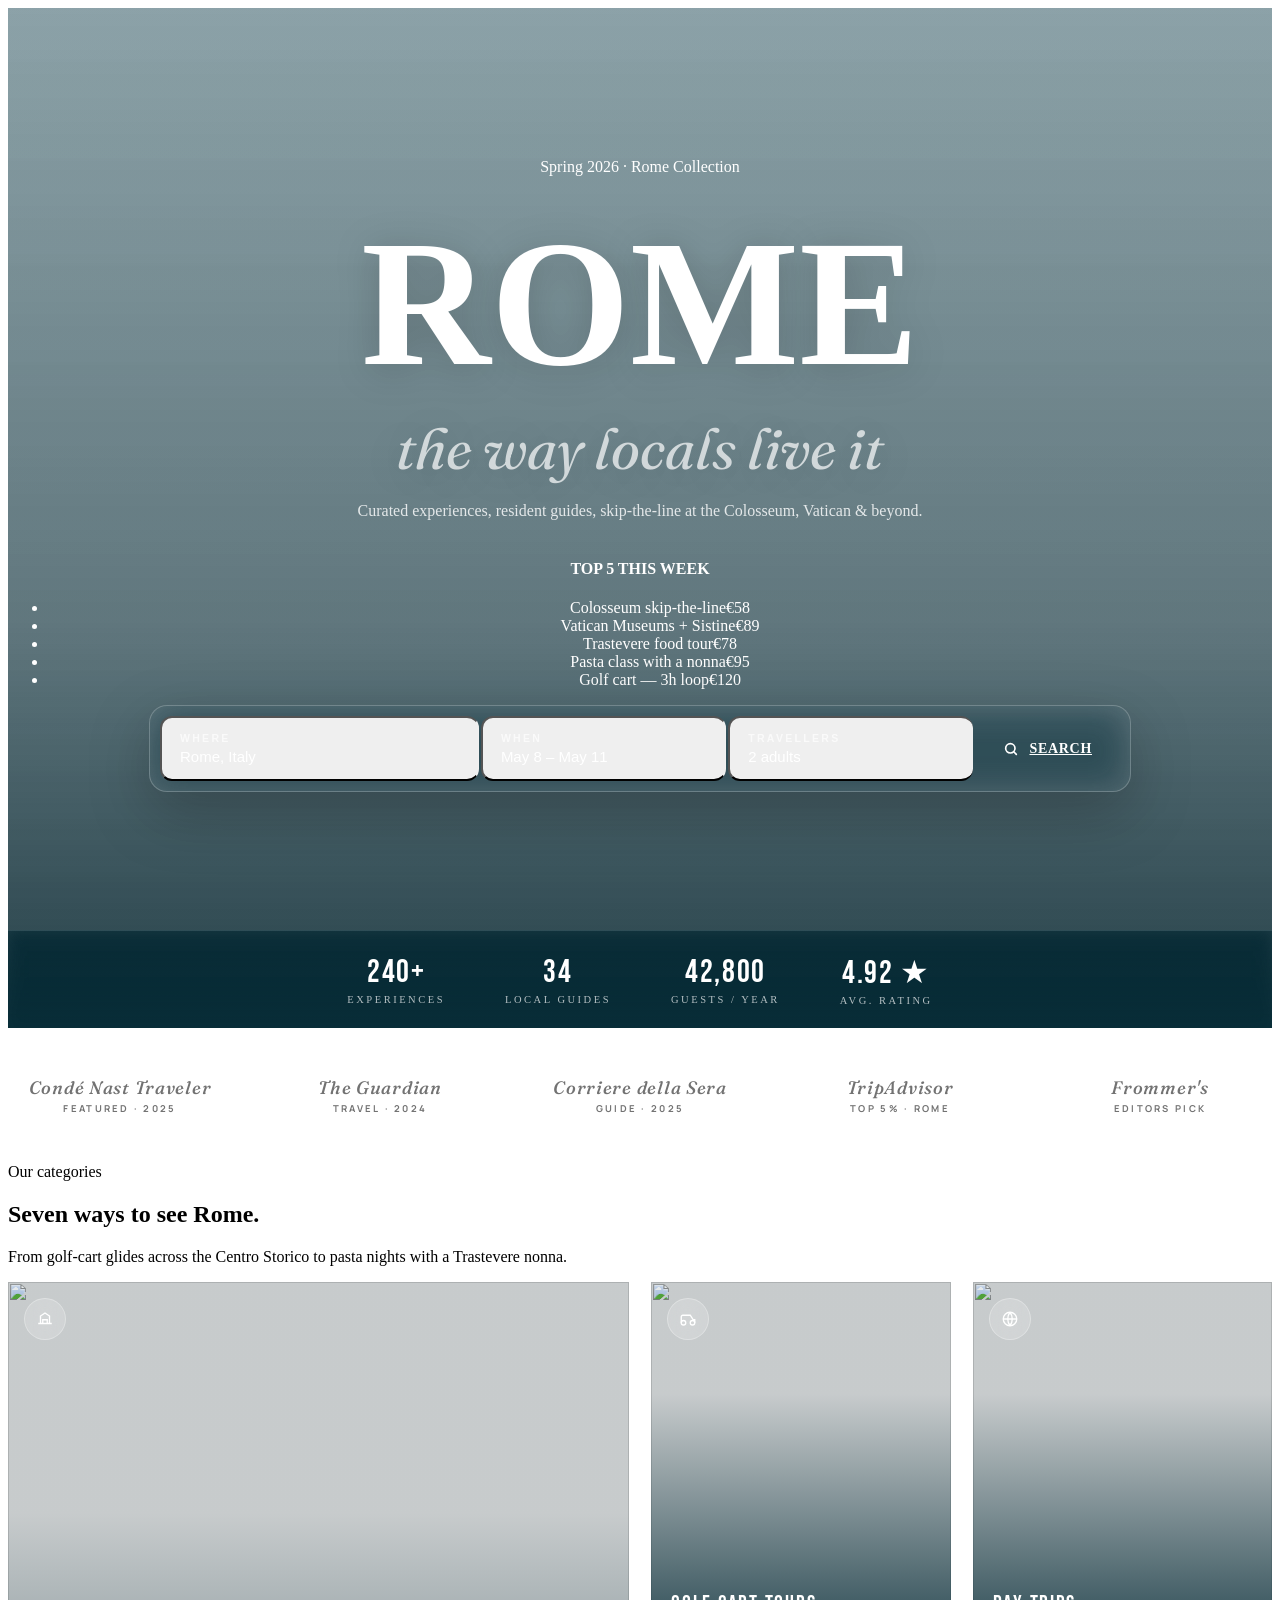
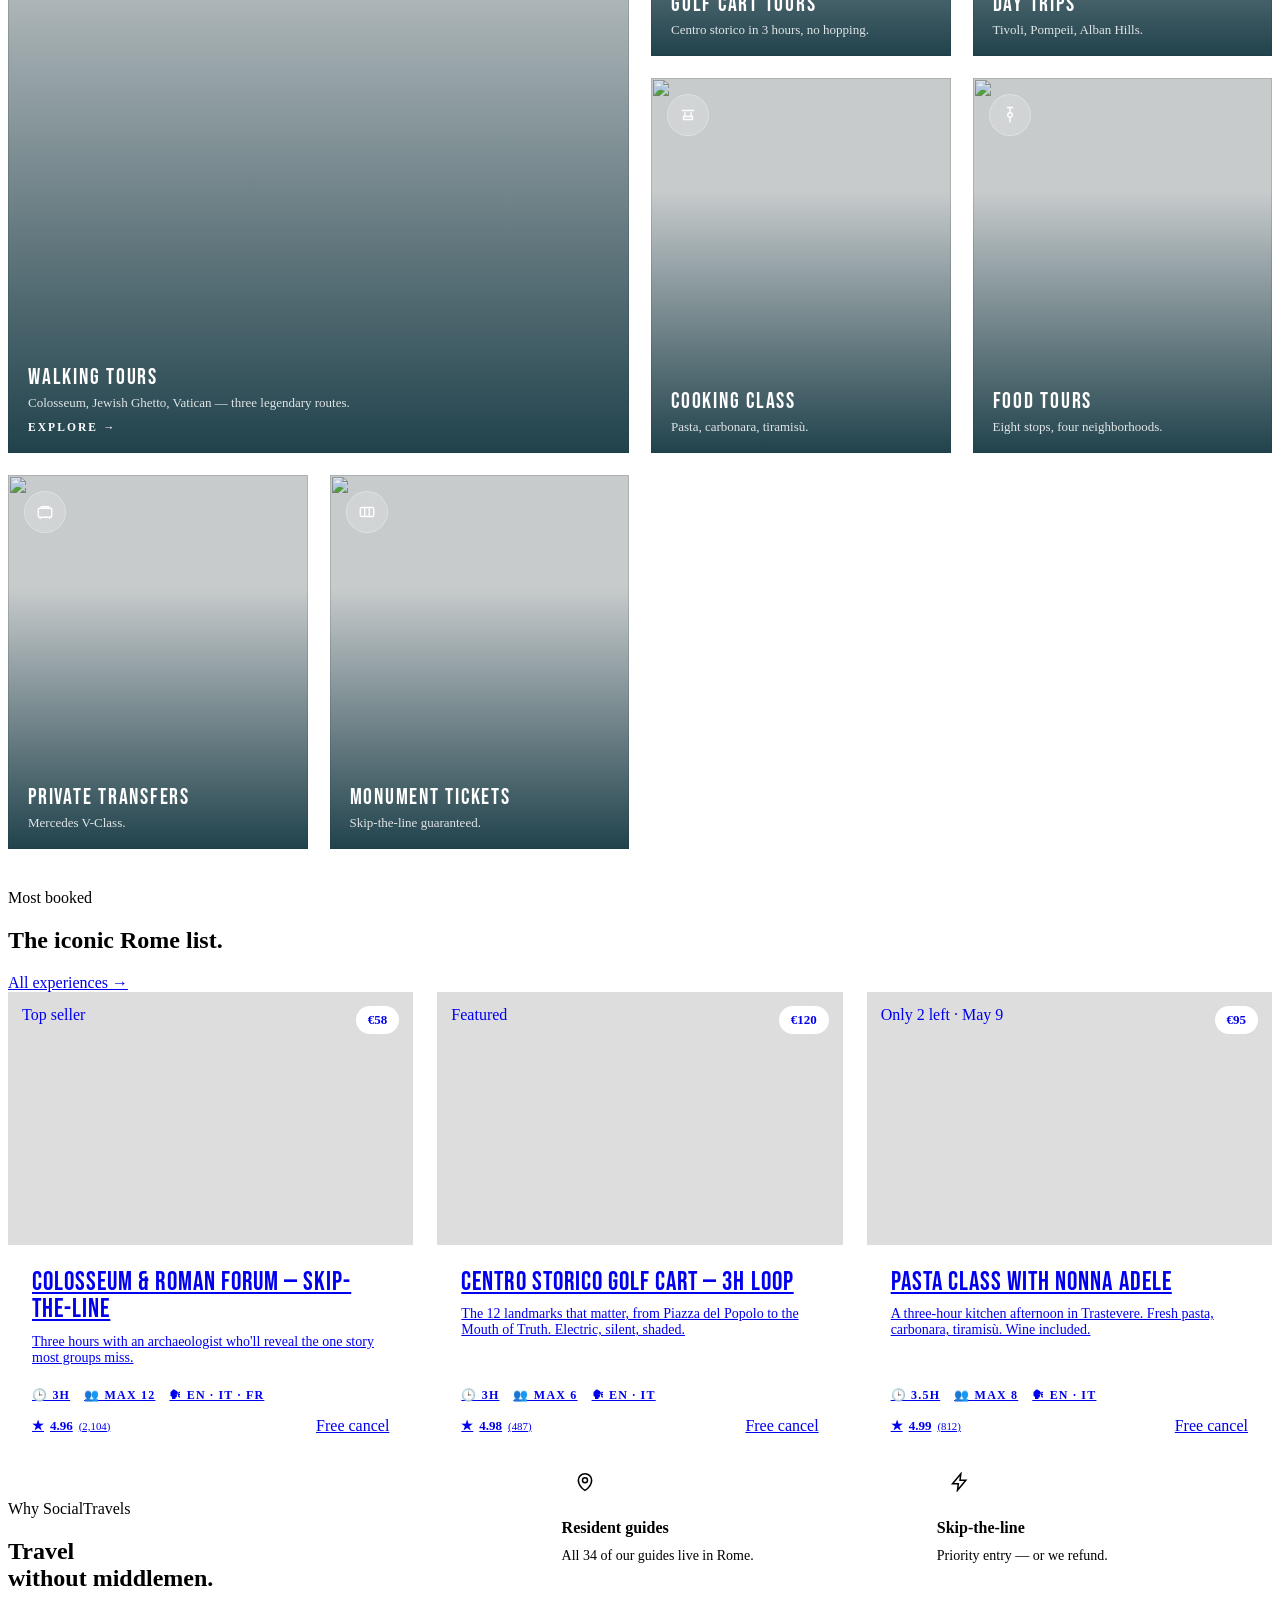
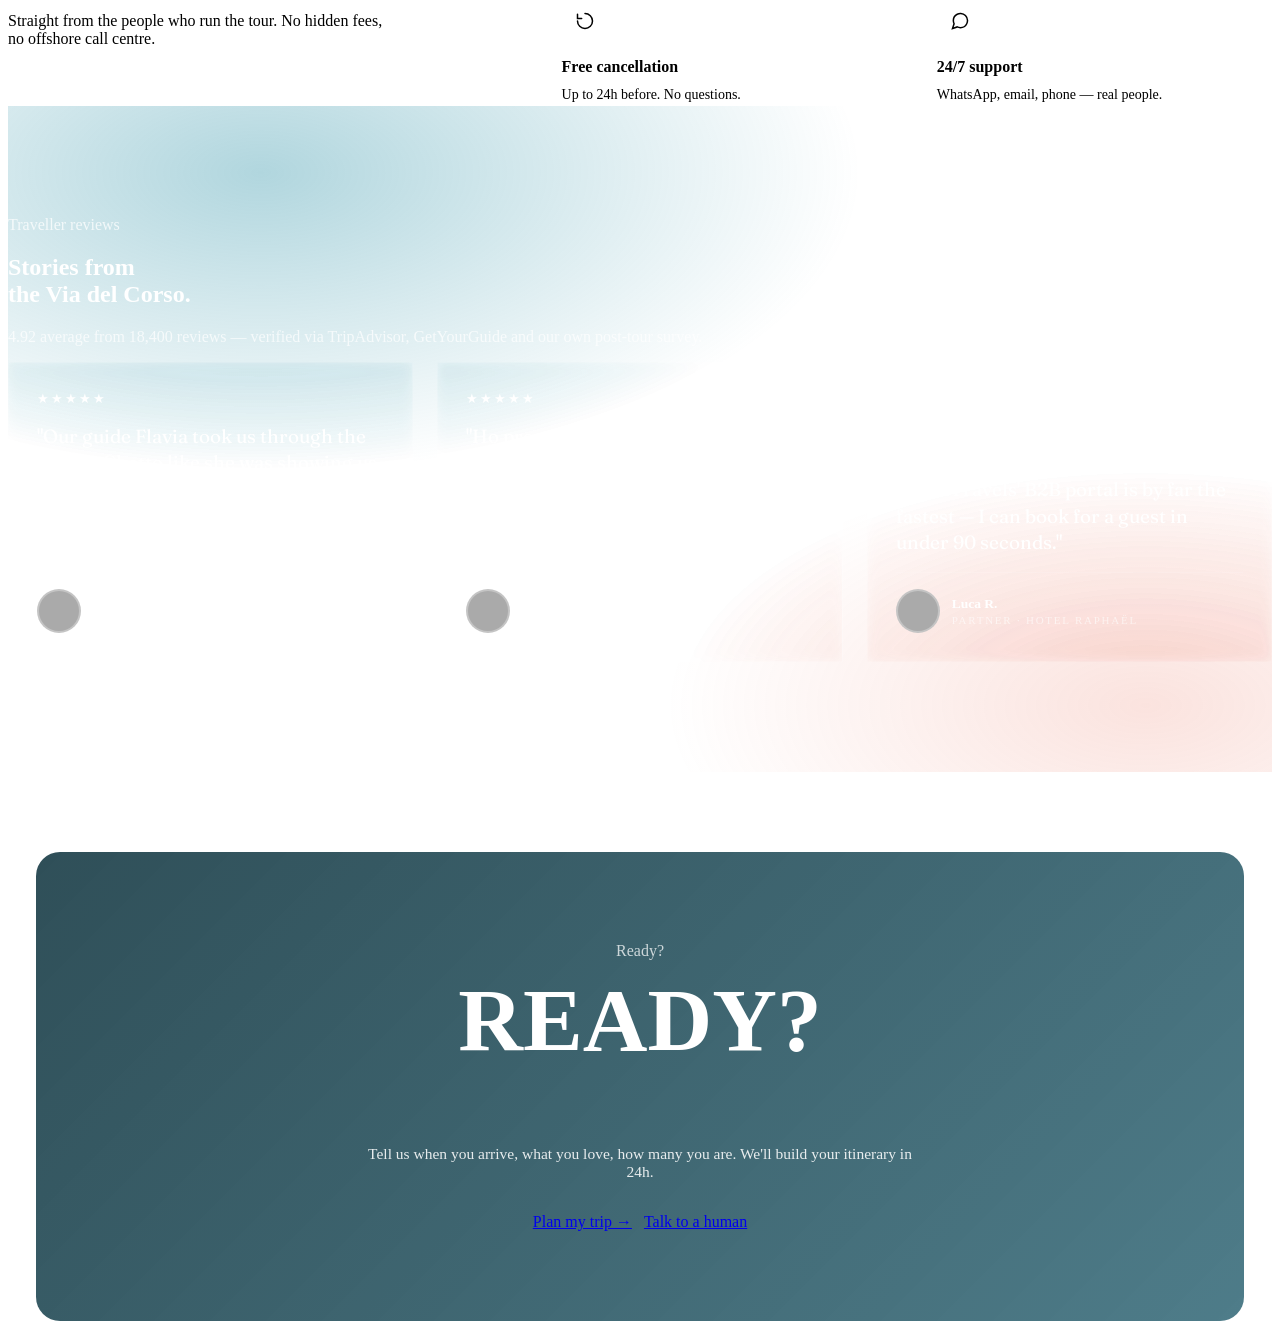
==== index.html @ 509068ff "Initial commit: travel-platform static site 7 HTML pages linked via internal navigation: index (Soci" ====
<!doctype html>
<html lang="en">
<head>
<meta charset="utf-8"/>
<title>SocialTravels — Rome experiences, curated by locals</title>
<meta name="viewport" content="width=device-width,initial-scale=1"/>
<link rel="preconnect" href="https://fonts.googleapis.com">
<link rel="preconnect" href="https://fonts.gstatic.com" crossorigin>
<link href="https://fonts.googleapis.com/css2?family=Bebas+Neue&family=Manrope:wght@300;400;500;600;700;800&family=Fraunces:ital,opsz,wght@0,9..144,400;0,9..144,500;0,9..144,600;1,9..144,400&display=swap" rel="stylesheet">
<link rel="stylesheet" href="shared.css">
<style>
  /* HERO A */
  .hero{
    position:relative;min-height:900px;color:#fff;overflow:hidden;padding-bottom:120px;
    background:
      linear-gradient(180deg, rgba(7,45,56,.35) 0%, rgba(7,45,56,.55) 60%, rgba(7,45,56,.85) 100%),
      url('https://images.unsplash.com/photo-1552832230-c0197dd311b5?w=2200&q=80') center/cover;
  }
  .hero::after{
    content:"";position:absolute;inset:0;
    background:linear-gradient(180deg,rgba(14,100,120,.18),rgba(7,45,56,.22));
    mix-blend-mode:multiply;pointer-events:none;
  }
  .hero-inner{position:relative;z-index:2;padding-top:150px;padding-bottom:40px;text-align:center}
  .hero.layout-B .hero-inner{text-align:left;padding-top:130px;padding-bottom:40px;display:grid;grid-template-columns:1.3fr 1fr;gap:48px;align-items:start}
  .hero.layout-B .hero-side{
    background:rgba(255,255,255,.08);border:1px solid rgba(255,255,255,.18);
    backdrop-filter:blur(14px);border-radius:18px;padding:22px;
    display:none;
  }
  .hero.layout-B .hero-side{display:block}
  .hero.layout-B .hero-side h4{font-family:'Bebas Neue',sans-serif;letter-spacing:.14em;font-size:18px;margin:0 0 14px;color:#fff;font-weight:400}
  .hero.layout-B .hero-side ul{list-style:none;padding:0;margin:0}
  .hero.layout-B .hero-side li{display:flex;justify-content:space-between;align-items:center;padding:12px 0;border-bottom:1px solid rgba(255,255,255,.12);font-size:14px}
  .hero.layout-B .hero-side li:last-child{border:none}
  .hero.layout-B .hero-side li .n{color:rgba(255,255,255,.6);font-size:11px;letter-spacing:.14em}
  .hero.layout-B .search{grid-column:1/-1;margin-top:30px}</string>

  .eyebrow{
    display:inline-flex;align-items:center;gap:10px;
    font-size:11.5px;letter-spacing:.32em;text-transform:uppercase;
    color:rgba(255,255,255,.85);font-weight:600;
    padding:8px 18px;border:1px solid rgba(255,255,255,.25);
    border-radius:999px;backdrop-filter:blur(8px);
    background:rgba(255,255,255,.06);
  }
  .eyebrow .dot{width:6px;height:6px;border-radius:50%;background:var(--coral)}
  h1.display{font-size:clamp(80px,14vw,210px);margin:24px 0 18px;color:#fff;text-shadow:0 4px 40px rgba(0,0,0,.2)}
  h1.display .soft{color:rgba(255,255,255,.7);font-style:italic;font-family:'Fraunces',serif;font-size:.32em;letter-spacing:0;font-weight:400;display:block;margin-top:6px}
  .hero.layout-B h1.display{font-size:clamp(72px,10vw,150px)}
  .hero-sub{max-width:580px;margin:0 auto 40px;font-size:16px;color:rgba(255,255,255,.82)}
  .hero.layout-B .hero-sub{margin:0 0 32px}

  .search{
    max-width:960px;margin:0 auto;
    background:rgba(255,255,255,.1);border:1px solid rgba(255,255,255,.22);
    backdrop-filter:blur(18px) saturate(1.1);
    -webkit-backdrop-filter:blur(18px) saturate(1.1);
    border-radius:18px;padding:10px;
    display:grid;grid-template-columns:1.3fr 1fr 1fr auto;gap:2px;
    box-shadow:0 20px 60px rgba(0,0,0,.25);
  }
  .search .field{
    padding:14px 18px;display:flex;flex-direction:column;gap:4px;
    border-radius:12px;text-align:left;cursor:pointer;transition:background .2s;
    border-right:1px solid rgba(255,255,255,.12);
  }
  .search .field:last-of-type{border-right:none}
  .search .field:hover{background:rgba(255,255,255,.08)}
  .search .lbl{font-size:10.5px;letter-spacing:.22em;text-transform:uppercase;color:rgba(255,255,255,.7);font-weight:600}
  .search .val{font-size:15px;color:#fff;font-weight:500}
  .search-btn{
    background:var(--coral);color:#fff;border-radius:12px;padding:0 28px;
    font-weight:700;font-size:14px;letter-spacing:.05em;
    display:flex;align-items:center;gap:10px;transition:background .2s,transform .1s;
  }
  .search-btn:hover{background:var(--coral-dark)}

  .hero-stats{
    position:absolute;left:0;right:0;bottom:0;z-index:3;
    display:flex;justify-content:center;gap:60px;padding:22px 0;
    border-top:1px solid rgba(255,255,255,.15);
    background:linear-gradient(180deg,rgba(7,45,56,.5),rgba(7,45,56,.85));
    backdrop-filter:blur(8px);
  }
  .hero-stats .stat{text-align:center;color:#fff}
  .hero-stats .num{font-family:'Bebas Neue',sans-serif;font-size:32px;letter-spacing:.05em}
  .hero-stats .lbl{font-size:10.5px;letter-spacing:.24em;text-transform:uppercase;color:rgba(255,255,255,.7);margin-top:2px}

  /* CATEGORIES */
  .cat-grid{
    display:grid;grid-template-columns:repeat(4,1fr);gap:22px;
  }
  .cat-grid .cat{
    position:relative;aspect-ratio:4/5;border-radius:var(--radius);overflow:hidden;
    cursor:pointer;background:#ddd;box-shadow:var(--shadow-sm);
    transition:transform .4s cubic-bezier(.2,.8,.2,1),box-shadow .3s;
    color:#fff;
  }
  .cat-grid .cat:hover{transform:translateY(-6px);box-shadow:var(--shadow-md)}
  .cat img{width:100%;height:100%;object-fit:cover;transition:transform .8s cubic-bezier(.2,.8,.2,1)}
  .cat:hover img{transform:scale(1.06)}
  .cat::after{content:"";position:absolute;inset:0;background:linear-gradient(180deg,rgba(7,45,56,.1) 30%,rgba(7,45,56,.88) 100%)}
  .cat .info{position:absolute;left:20px;right:20px;bottom:18px;z-index:2}
  .cat .icn{position:absolute;top:16px;left:16px;z-index:2;background:rgba(255,255,255,.18);border:1px solid rgba(255,255,255,.3);backdrop-filter:blur(10px);width:40px;height:40px;border-radius:50%;display:grid;place-items:center}
  .cat .name{font-family:'Bebas Neue',sans-serif;font-size:22px;letter-spacing:.08em;line-height:1}
  .cat .desc{font-size:13px;opacity:.85;margin-top:6px;max-width:90%}
  .cat .cta-inline{margin-top:10px;font-size:11.5px;letter-spacing:.18em;font-weight:700;text-transform:uppercase;display:inline-flex;align-items:center;gap:6px;color:#fff}
  .cat.big{grid-column:span 2;grid-row:span 2;aspect-ratio:auto}

  /* POPULAR EXPERIENCES */
  .pkg-grid{display:grid;grid-template-columns:repeat(3,1fr);gap:24px}
  .pkg{background:#fff;border-radius:var(--radius);overflow:hidden;border:1px solid var(--line);box-shadow:var(--shadow-sm);display:flex;flex-direction:column;transition:transform .3s,box-shadow .3s;cursor:pointer}
  .pkg:hover{transform:translateY(-4px);box-shadow:var(--shadow-md)}
  .pkg .img{aspect-ratio:16/10;position:relative;background:#ddd center/cover}
  .pkg .img .floatprice{position:absolute;top:14px;right:14px;background:#fff;color:var(--teal-900);padding:6px 12px;border-radius:999px;font-weight:700;font-size:13px;box-shadow:var(--shadow-sm)}
  .pkg .img .tag{position:absolute;top:14px;left:14px}
  .pkg .body{padding:22px 24px 24px;display:flex;flex-direction:column;gap:10px;flex:1}
  .pkg h4{font-family:'Bebas Neue',sans-serif;font-size:26px;font-weight:400;letter-spacing:.04em;margin:2px 0 0;color:var(--teal-900);line-height:1.05}
  .pkg p{margin:0;color:var(--ink-2);font-size:14px;flex:1}
  .pkg .meta{display:flex;gap:14px;font-size:12px;color:var(--mute);text-transform:uppercase;letter-spacing:.1em;font-weight:600;padding-top:12px;border-top:1px solid var(--line)}
  .pkg .meta span{display:inline-flex;align-items:center;gap:5px}
  .pkg .foot{display:flex;justify-content:space-between;align-items:center;margin-top:4px}
  .pkg .price{font-family:'Bebas Neue',sans-serif;font-size:26px;color:var(--teal-900);letter-spacing:.03em}
  .pkg .price small{font-family:'Manrope',sans-serif;font-size:11px;letter-spacing:.18em;text-transform:uppercase;color:var(--mute);display:block;font-weight:600;margin-bottom:-4px}
  .pkg .rating{display:flex;align-items:center;gap:6px;color:var(--ink-2);font-size:13px;font-weight:600}
  .pkg .rating .star{color:var(--coral)}

  /* WHY US */
  .why{background:#fff;border-top:1px solid var(--line);border-bottom:1px solid var(--line)}
  .why-grid{display:grid;grid-template-columns:1fr 1.5fr;gap:80px;align-items:center}
  .why-list{display:grid;grid-template-columns:1fr 1fr;gap:32px 40px}
  .why-item{display:flex;flex-direction:column;gap:8px}
  .why-item .icn{width:46px;height:46px;border-radius:50%;background:var(--teal-50);color:var(--teal-800);display:grid;place-items:center;margin-bottom:6px}
  .why-item h4{margin:0;font-size:16px;font-weight:700;color:var(--teal-900)}
  .why-item p{margin:0;color:var(--ink-2);font-size:14px;line-height:1.55}

  /* B2B STRIP */
  .b2b{
    position:relative;height:560px;margin:80px 28px 0;border-radius:24px;overflow:hidden;
    color:#fff;display:flex;align-items:center;
    background:
      linear-gradient(90deg,rgba(7,45,56,.86) 0%,rgba(10,74,92,.55) 55%,rgba(7,45,56,.15) 80%),
      url('https://images.unsplash.com/photo-1555854877-bab0e564b8d5?w=2000&q=80') center/cover;
    box-shadow:var(--shadow-lg);
  }
  .b2b-content{max-width:560px;padding:56px}
  .b2b h3{font-family:'Bebas Neue',sans-serif;font-weight:400;font-size:clamp(54px,6.5vw,92px);line-height:.95;letter-spacing:.01em;margin:0 0 18px;color:#fff}
  .b2b p{opacity:.9;max-width:440px;margin:0 0 28px;font-size:15.5px}
  .b2b-metrics{position:absolute;right:56px;top:56px;bottom:56px;display:flex;flex-direction:column;justify-content:space-between;gap:12px;z-index:2}
  .b2b-metric{background:rgba(255,255,255,.1);border:1px solid rgba(255,255,255,.2);backdrop-filter:blur(10px);border-radius:14px;padding:20px 24px;min-width:220px}
  .b2b-metric .num{font-family:'Bebas Neue',sans-serif;font-size:36px;letter-spacing:.04em;color:#fff}
  .b2b-metric .lbl{font-size:11px;letter-spacing:.2em;text-transform:uppercase;color:rgba(255,255,255,.75);font-weight:700;margin-top:4px}

  /* TESTIMONIALS strip */
  .testi{background:var(--teal-900);color:#fff;padding:110px 0;position:relative;overflow:hidden}
  .testi::before{content:"";position:absolute;inset:0;background:radial-gradient(1000px 500px at 20% 10%,rgba(31,138,161,.35),transparent 60%),radial-gradient(800px 400px at 90% 90%,rgba(232,99,74,.18),transparent 60%);pointer-events:none}
  .testi .wrap{position:relative}
  .testi h2{color:#fff}
  .testi .kicker{color:rgba(255,255,255,.75)}
  .t-grid{display:grid;grid-template-columns:repeat(3,1fr);gap:24px}
  .t-card{background:rgba(255,255,255,.06);border:1px solid rgba(255,255,255,.12);border-radius:var(--radius);padding:28px;display:flex;flex-direction:column;gap:16px;backdrop-filter:blur(6px)}
  .t-card .quote{font-family:'Fraunces',serif;font-size:19px;line-height:1.4;color:#fff}
  .t-card .person{display:flex;align-items:center;gap:12px;margin-top:auto;padding-top:16px;border-top:1px solid rgba(255,255,255,.12)}
  .t-card .av{width:40px;height:40px;border-radius:50%;background:#aaa center/cover;border:2px solid rgba(255,255,255,.3)}
  .t-card .name{font-weight:700;font-size:13.5px}
  .t-card .trip{font-size:11px;letter-spacing:.16em;text-transform:uppercase;color:rgba(255,255,255,.6);margin-top:2px}
  .t-card .stars{color:var(--coral);letter-spacing:2px;font-size:13px}

  /* CTA BIG */
  .cta{
    margin:0 28px;padding:90px 40px;border-radius:24px;text-align:center;position:relative;overflow:hidden;color:#fff;
    background:
      linear-gradient(135deg,rgba(7,45,56,.84),rgba(10,74,92,.72)),
      url('https://images.unsplash.com/photo-1531572753322-ad063cecc140?w=2000&q=80') center/cover;
    box-shadow:var(--shadow-lg);
  }
  .cta h2{color:#fff;font-size:clamp(54px,7vw,96px)}
  .cta p{max-width:560px;margin:16px auto 32px;opacity:.88;font-size:15.5px}

  /* TRUST row */
  .trust{padding:48px 0;border-bottom:1px solid var(--line);background:#fff}
  .trust-grid{display:grid;grid-template-columns:repeat(5,1fr);gap:36px;align-items:center}
  .trust .logo-item{opacity:.55;font-family:'Fraunces',serif;font-style:italic;text-align:center;color:var(--teal-800);font-size:18px;font-weight:500;letter-spacing:.04em;transition:opacity .2s}
  .trust .logo-item:hover{opacity:1}
  .trust .logo-item small{display:block;font-family:'Manrope',sans-serif;font-style:normal;font-size:9.5px;letter-spacing:.24em;text-transform:uppercase;color:var(--mute);margin-top:3px;font-weight:700}

  @media(max-width:960px){
    .cat-grid,.pkg-grid,.t-grid{grid-template-columns:1fr 1fr}
    .search{grid-template-columns:1fr}
    .hero h1.display{font-size:72px}
    .b2b-metrics{display:none}
    .why-grid{grid-template-columns:1fr;gap:40px}
    .trust-grid{grid-template-columns:repeat(2,1fr);gap:20px}
  }
</style>
</head>
<body>

<header class="hero" id="hero">
  <div class="hero-inner wrap" id="heroInner">
    <div class="hero-main">
      <span class="eyebrow"><span class="dot"></span> <span data-i18n="hero.eyebrow">Spring 2026 · Rome Collection</span></span>
      <h1 class="display">
        <span data-i18n="hero.title">ROME</span>
        <span class="soft" data-i18n="hero.title2">the way locals live it</span>
      </h1>
      <p class="hero-sub" data-i18n="hero.sub">Curated experiences, resident guides, skip-the-line at the Colosseum, Vatican & beyond.</p>
    </div>

    <!-- B layout only -->
    <aside class="hero-side" id="heroSide">
      <h4>TOP 5 THIS WEEK</h4>
      <ul>
        <li><span>Colosseum skip-the-line</span><span class="n">€58</span></li>
        <li><span>Vatican Museums + Sistine</span><span class="n">€89</span></li>
        <li><span>Trastevere food tour</span><span class="n">€78</span></li>
        <li><span>Pasta class with a nonna</span><span class="n">€95</span></li>
        <li><span>Golf cart — 3h loop</span><span class="n">€120</span></li>
      </ul>
    </aside>

    <div class="search">
      <button class="field">
        <span class="lbl" data-i18n="search.where">Where</span>
        <span class="val" data-i18n="search.where.val">Rome, Italy</span>
      </button>
      <button class="field">
        <span class="lbl" data-i18n="search.when">When</span>
        <span class="val" data-i18n="search.when.val">May 8 – May 11</span>
      </button>
      <button class="field">
        <span class="lbl" data-i18n="search.people">Travellers</span>
        <span class="val" data-i18n="search.people.val">2 adults</span>
      </button>
      <a class="search-btn" href="Category.html">
        <svg width="16" height="16" viewBox="0 0 24 24" fill="none" stroke="currentColor" stroke-width="2.5" stroke-linecap="round"><circle cx="11" cy="11" r="7"/><path d="m20 20-3.5-3.5"/></svg>
        <span data-i18n="search.cta">SEARCH</span>
      </a>
    </div>
  </div>

  <div class="hero-stats wrap" style="padding-left:28px;padding-right:28px">
    <div class="stat"><div class="num">240+</div><div class="lbl" data-i18n="hero.stats.exp">Experiences</div></div>
    <div class="stat"><div class="num">34</div><div class="lbl" data-i18n="hero.stats.guides">Local guides</div></div>
    <div class="stat"><div class="num">42,800</div><div class="lbl" data-i18n="hero.stats.travellers">Guests / year</div></div>
    <div class="stat"><div class="num">4.92 ★</div><div class="lbl" data-i18n="hero.stats.rating">Avg. rating</div></div>
  </div>
</header>

<!-- TRUST strip -->
<section class="trust">
  <div class="wrap trust-grid">
    <div class="logo-item">Condé Nast Traveler<small>FEATURED · 2025</small></div>
    <div class="logo-item">The Guardian<small>TRAVEL · 2024</small></div>
    <div class="logo-item">Corriere della Sera<small>GUIDE · 2025</small></div>
    <div class="logo-item">TripAdvisor<small>TOP 5% · ROME</small></div>
    <div class="logo-item">Frommer's<small>EDITORS PICK</small></div>
  </div>
</section>

<!-- CATEGORIES -->
<section class="sec">
  <div class="wrap">
    <div class="section-head">
      <div>
        <div class="kicker" data-i18n="cats.kicker">Our categories</div>
        <h2 class="display" data-i18n="cats.title">Seven ways to <span class="ital">see</span> Rome.</h2>
      </div>
      <p data-i18n="cats.sub">From golf-cart glides across the Centro Storico to pasta nights with a Trastevere nonna.</p>
    </div>

    <div class="cat-grid">
      <a href="Category.html" class="cat big">
        <div class="icn"><svg width="18" height="18" viewBox="0 0 24 24" fill="none" stroke="currentColor" stroke-width="1.8"><path d="M3 18h18M6 18V8l6-4 6 4v10"/><path d="M9 18v-5h6v5"/></svg></div>
        <img src="https://images.unsplash.com/photo-1552832230-c0197dd311b5?w=1400&q=80" alt=""/>
        <div class="info">
          <div class="name" data-i18n="cat.walk">Walking Tours</div>
          <div class="desc" data-i18n="cat.walk.desc">Colosseum, Jewish Ghetto, Vatican — three legendary routes.</div>
          <div class="cta-inline">Explore →</div>
        </div>
      </a>
      <a href="Category.html" class="cat">
        <div class="icn"><svg width="18" height="18" viewBox="0 0 24 24" fill="none" stroke="currentColor" stroke-width="1.8"><circle cx="6" cy="17" r="3"/><circle cx="18" cy="17" r="3"/><path d="M3 17V9a2 2 0 0 1 2-2h10l4 6h2v4"/></svg></div>
        <img src="https://images.unsplash.com/photo-1531572753322-ad063cecc140?w=900&q=80" alt=""/>
        <div class="info">
          <div class="name" data-i18n="cat.golf">Golf Cart Tours</div>
          <div class="desc" data-i18n="cat.golf.desc">Centro storico in 3 hours, no hopping.</div>
        </div>
      </a>
      <a href="Category.html" class="cat">
        <div class="icn"><svg width="18" height="18" viewBox="0 0 24 24" fill="none" stroke="currentColor" stroke-width="1.8"><circle cx="12" cy="12" r="9"/><path d="M3 12h18M12 3a15 15 0 0 1 0 18M12 3a15 15 0 0 0 0 18"/></svg></div>
        <img src="https://commons.wikimedia.org/wiki/Special:FilePath/Gardens%20and%20fountains%20in%20Villa%20d%27Este%20(Tivoli)%20(8).jpg?width=900" alt=""/>
        <div class="info">
          <div class="name" data-i18n="cat.daytrip">Day Trips</div>
          <div class="desc" data-i18n="cat.daytrip.desc">Tivoli, Pompeii, Alban Hills.</div>
        </div>
      </a>
      <a href="Category.html" class="cat">
        <div class="icn"><svg width="18" height="18" viewBox="0 0 24 24" fill="none" stroke="currentColor" stroke-width="1.8"><path d="M6 14h12v4H6zM8 14V8m8 6V8M4 6h16"/></svg></div>
        <img src="https://images.unsplash.com/photo-1556909172-54557c7e4fb7?w=900&q=80" alt=""/>
        <div class="info">
          <div class="name" data-i18n="cat.cook">Cooking Class</div>
          <div class="desc" data-i18n="cat.cook.desc">Pasta, carbonara, tiramisù.</div>
        </div>
      </a>
      <a href="Category.html" class="cat">
        <div class="icn"><svg width="18" height="18" viewBox="0 0 24 24" fill="none" stroke="currentColor" stroke-width="1.8"><path d="M12 2v7m0 0a3 3 0 1 0 0 6 3 3 0 0 0 0-6zM8 2h8M12 15v7"/></svg></div>
        <img src="https://images.unsplash.com/photo-1533777857889-4be7c70b33f7?w=900&q=80" alt=""/>
        <div class="info">
          <div class="name" data-i18n="cat.food">Food Tours</div>
          <div class="desc" data-i18n="cat.food.desc">Eight stops, four neighborhoods.</div>
        </div>
      </a>
      <a href="Category.html" class="cat">
        <div class="icn"><svg width="18" height="18" viewBox="0 0 24 24" fill="none" stroke="currentColor" stroke-width="1.8"><rect x="3" y="7" width="18" height="12" rx="2"/><path d="M7 7V5h10v2M7 19l-2 2M17 19l2 2"/></svg></div>
        <img src="https://images.unsplash.com/photo-1506521781263-d8422e82f27a?w=900&q=80" alt=""/>
        <div class="info">
          <div class="name" data-i18n="cat.transfer">Private Transfers</div>
          <div class="desc" data-i18n="cat.transfer.desc">Mercedes V-Class.</div>
        </div>
      </a>
      <a href="Category.html" class="cat">
        <div class="icn"><svg width="18" height="18" viewBox="0 0 24 24" fill="none" stroke="currentColor" stroke-width="1.8"><rect x="3" y="6" width="18" height="12" rx="2"/><path d="M9 6v12M15 6v12"/></svg></div>
        <img src="https://commons.wikimedia.org/wiki/Special:FilePath/CAPPELLA%20SISTINA%20Ceiling.jpg?width=900" alt=""/>
        <div class="info">
          <div class="name" data-i18n="cat.tickets">Monument Tickets</div>
          <div class="desc" data-i18n="cat.tickets.desc">Skip-the-line guaranteed.</div>
        </div>
      </a>
    </div>
  </div>
</section>

<!-- POPULAR EXPERIENCES -->
<section class="sec" style="padding-top:40px">
  <div class="wrap">
    <div class="section-head">
      <div>
        <div class="kicker" data-i18n="pop.kicker">Most booked</div>
        <h2 class="display" data-i18n="pop.title">The <span class="ital">iconic</span> Rome list.</h2>
      </div>
      <a class="btn btn-ghost" href="Category.html" data-i18n="pop.more">All experiences →</a>
    </div>
    <div class="pkg-grid">
      <a href="Experience.html" class="pkg">
        <div class="img" style="background-image:url('https://images.unsplash.com/photo-1552832230-c0197dd311b5?w=1200&q=80')">
          <span class="chip chip-coral tag">Top seller</span>
          <span class="floatprice">€58</span>
        </div>
        <div class="body">
          <h4>Colosseum & Roman Forum — Skip-the-line</h4>
          <p>Three hours with an archaeologist who'll reveal the one story most groups miss.</p>
          <div class="meta">
            <span>🕒 3h</span>
            <span>👥 Max 12</span>
            <span>🗣 EN · IT · FR</span>
          </div>
          <div class="foot">
            <div class="rating"><span class="star">★</span> 4.96 <small style="color:var(--mute);font-weight:500">(2,104)</small></div>
            <span class="chip chip-ok">Free cancel</span>
          </div>
        </div>
      </a>
      <a href="Experience.html" class="pkg">
        <div class="img" style="background-image:url('https://images.unsplash.com/photo-1531572753322-ad063cecc140?w=1200&q=80')">
          <span class="chip chip-teal tag">Featured</span>
          <span class="floatprice">€120</span>
        </div>
        <div class="body">
          <h4>Centro Storico Golf Cart — 3h loop</h4>
          <p>The 12 landmarks that matter, from Piazza del Popolo to the Mouth of Truth. Electric, silent, shaded.</p>
          <div class="meta">
            <span>🕒 3h</span>
            <span>👥 Max 6</span>
            <span>🗣 EN · IT</span>
          </div>
          <div class="foot">
            <div class="rating"><span class="star">★</span> 4.98 <small style="color:var(--mute);font-weight:500">(487)</small></div>
            <span class="chip chip-ok">Free cancel</span>
          </div>
        </div>
      </a>
      <a href="Experience.html" class="pkg">
        <div class="img" style="background-image:url('https://images.unsplash.com/photo-1556909172-54557c7e4fb7?w=1200&q=80')">
          <span class="chip chip-coral tag">Only 2 left · May 9</span>
          <span class="floatprice">€95</span>
        </div>
        <div class="body">
          <h4>Pasta Class with Nonna Adele</h4>
          <p>A three-hour kitchen afternoon in Trastevere. Fresh pasta, carbonara, tiramisù. Wine included.</p>
          <div class="meta">
            <span>🕒 3.5h</span>
            <span>👥 Max 8</span>
            <span>🗣 EN · IT</span>
          </div>
          <div class="foot">
            <div class="rating"><span class="star">★</span> 4.99 <small style="color:var(--mute);font-weight:500">(812)</small></div>
            <span class="chip chip-ok">Free cancel</span>
          </div>
        </div>
      </a>
    </div>
  </div>
</section>

<!-- WHY US -->
<section class="sec why">
  <div class="wrap">
    <div class="why-grid">
      <div>
        <div class="kicker" data-i18n="why.kicker">Why SocialTravels</div>
        <h2 class="display" data-i18n="why.title">Travel<br>without <span class="ital">middlemen.</span></h2>
        <p style="margin-top:18px;color:var(--ink-2);max-width:380px" data-i18n="why.sub">Straight from the people who run the tour. No hidden fees, no offshore call centre.</p>
      </div>
      <div class="why-list">
        <div class="why-item">
          <div class="icn"><svg width="20" height="20" viewBox="0 0 24 24" fill="none" stroke="currentColor" stroke-width="1.8" stroke-linecap="round"><path d="M12 22s-8-4.5-8-12a8 8 0 1 1 16 0c0 7.5-8 12-8 12z"/><circle cx="12" cy="10" r="3"/></svg></div>
          <h4 data-i18n="why.1.t">Resident guides</h4>
          <p data-i18n="why.1.d">All 34 of our guides live in Rome.</p>
        </div>
        <div class="why-item">
          <div class="icn"><svg width="20" height="20" viewBox="0 0 24 24" fill="none" stroke="currentColor" stroke-width="1.8" stroke-linecap="round"><path d="M13 2 3 14h7l-1 8 10-12h-7l1-8z"/></svg></div>
          <h4 data-i18n="why.2.t">Skip-the-line</h4>
          <p data-i18n="why.2.d">Priority entry — or we refund.</p>
        </div>
        <div class="why-item">
          <div class="icn"><svg width="20" height="20" viewBox="0 0 24 24" fill="none" stroke="currentColor" stroke-width="1.8" stroke-linecap="round"><path d="M3 12a9 9 0 1 0 9-9"/><path d="M3 4v5h5"/></svg></div>
          <h4 data-i18n="why.3.t">Free cancellation</h4>
          <p data-i18n="why.3.d">Up to 24h before. No questions.</p>
        </div>
        <div class="why-item">
          <div class="icn"><svg width="20" height="20" viewBox="0 0 24 24" fill="none" stroke="currentColor" stroke-width="1.8" stroke-linecap="round"><path d="M21 11.5a8.38 8.38 0 0 1-.9 3.8 8.5 8.5 0 0 1-7.6 4.7 8.38 8.38 0 0 1-3.8-.9L3 21l1.9-5.7a8.38 8.38 0 0 1-.9-3.8 8.5 8.5 0 0 1 4.7-7.6 8.38 8.38 0 0 1 3.8-.9h.5a8.48 8.48 0 0 1 8 8v.5z"/></svg></div>
          <h4 data-i18n="why.4.t">24/7 support</h4>
          <p data-i18n="why.4.d">WhatsApp, email, phone — real people.</p>
        </div>
      </div>
    </div>
  </div>
</section>

<!-- B2B (nascosta) -->
<div class="b2b" style="display:none" data-hidden="partner">
  <div class="b2b-content">
    <div class="kicker" style="color:rgba(255,255,255,.8)" data-i18n="b2b.kicker">For hotels, agencies, concierge</div>
    <h3 data-i18n="b2b.title">A B2B channel<br><span class="ital">built for partners.</span></h3>
    <p data-i18n="b2b.sub">Reserved net rates, instant bookings in your guest's name, real-time commission dashboard.</p>
    <a href="Partner.html" class="btn btn-coral" data-i18n="b2b.cta">Become a partner →</a>
  </div>
  <div class="b2b-metrics">
    <div class="b2b-metric"><div class="num">-22%</div><div class="lbl">Net rate vs. public</div></div>
    <div class="b2b-metric"><div class="num">15%</div><div class="lbl">Commission rate</div></div>
    <div class="b2b-metric"><div class="num">128</div><div class="lbl">Partner hotels</div></div>
  </div>
</div>

<!-- TESTIMONIALS -->
<section class="testi">
  <div class="wrap">
    <div class="section-head">
      <div>
        <div class="kicker">Traveller reviews</div>
        <h2 class="display" style="color:#fff">Stories from<br>the <span class="ital">Via del Corso.</span></h2>
      </div>
      <p style="color:rgba(255,255,255,.72)">4.92 average from 18,400 reviews — verified via TripAdvisor, GetYourGuide and our own post-tour survey.</p>
    </div>
    <div class="t-grid">
      <div class="t-card">
        <div class="stars">★★★★★</div>
        <div class="quote">"Our guide Flavia took us through the Jewish Ghetto like she was showing us her own neighbourhood — because she was. Best three hours of the week."</div>
        <div class="person">
          <div class="av" style="background-image:url('https://images.unsplash.com/photo-1438761681033-6461ffad8d80?w=200&q=80')"></div>
          <div><div class="name">Sarah P.</div><div class="trip">Walking tour · Boston</div></div>
        </div>
      </div>
      <div class="t-card">
        <div class="stars">★★★★★</div>
        <div class="quote">"Ho prenotato l'esperienza in pasta con Adele per il compleanno di mia moglie. Ha cucinato con una nonna vera per 3 ore. Torneremo."</div>
        <div class="person">
          <div class="av" style="background-image:url('https://images.unsplash.com/photo-1506794778202-cad84cf45f1d?w=200&q=80')"></div>
          <div><div class="name">Marco G.</div><div class="trip">Cooking class · Milano</div></div>
        </div>
      </div>
      <div class="t-card">
        <div class="stars">★★★★★</div>
        <div class="quote">"As a concierge at a 5-star hotel I've tried every vendor in Rome. SocialTravels' B2B portal is by far the fastest — I can book for a guest in under 90 seconds."</div>
        <div class="person">
          <div class="av" style="background-image:url('https://images.unsplash.com/photo-1472099645785-5658abf4ff4e?w=200&q=80')"></div>
          <div><div class="name">Luca R.</div><div class="trip">Partner · Hotel Raphaël</div></div>
        </div>
      </div>
    </div>
  </div>
</section>

<!-- CTA -->
<section class="sec" style="padding:80px 0 0">
  <div class="cta">
    <div class="kicker" style="color:rgba(255,255,255,.75);justify-content:center;display:inline-flex">Ready?</div>
    <h2 class="display" data-i18n="cta.title" style="margin-top:8px">READY?</h2>
    <p data-i18n="cta.sub">Tell us when you arrive, what you love, how many you are. We'll build your itinerary in 24h.</p>
    <a href="Experience.html" class="btn btn-coral" data-i18n="cta.btn">Plan my trip →</a>
    <a href="#" class="btn btn-ghost-w" style="margin-left:8px" data-i18n="cta.btn2">Talk to a human</a>
  </div>
</section>

<script src="i18n.js"></script>
<script src="components.js"></script>
<script>
  // tweaks state (persisted via edit mode)
  window.ST_TWEAKS = /*EDITMODE-BEGIN*/{
    "teal": "#0a4a5c",
    "coral": "#e8634a",
    "hero_layout": "B"
  }/*EDITMODE-END*/;

  STComponents.mountNav('home', true);
  STComponents.mountFooter();
  STComponents.mountTweaks({
    onHeroLayout:(layout)=>{
      const hero = document.getElementById('hero');
      hero.classList.toggle('layout-B', layout==='B');
    }
  });
</script>
</body>
</html>
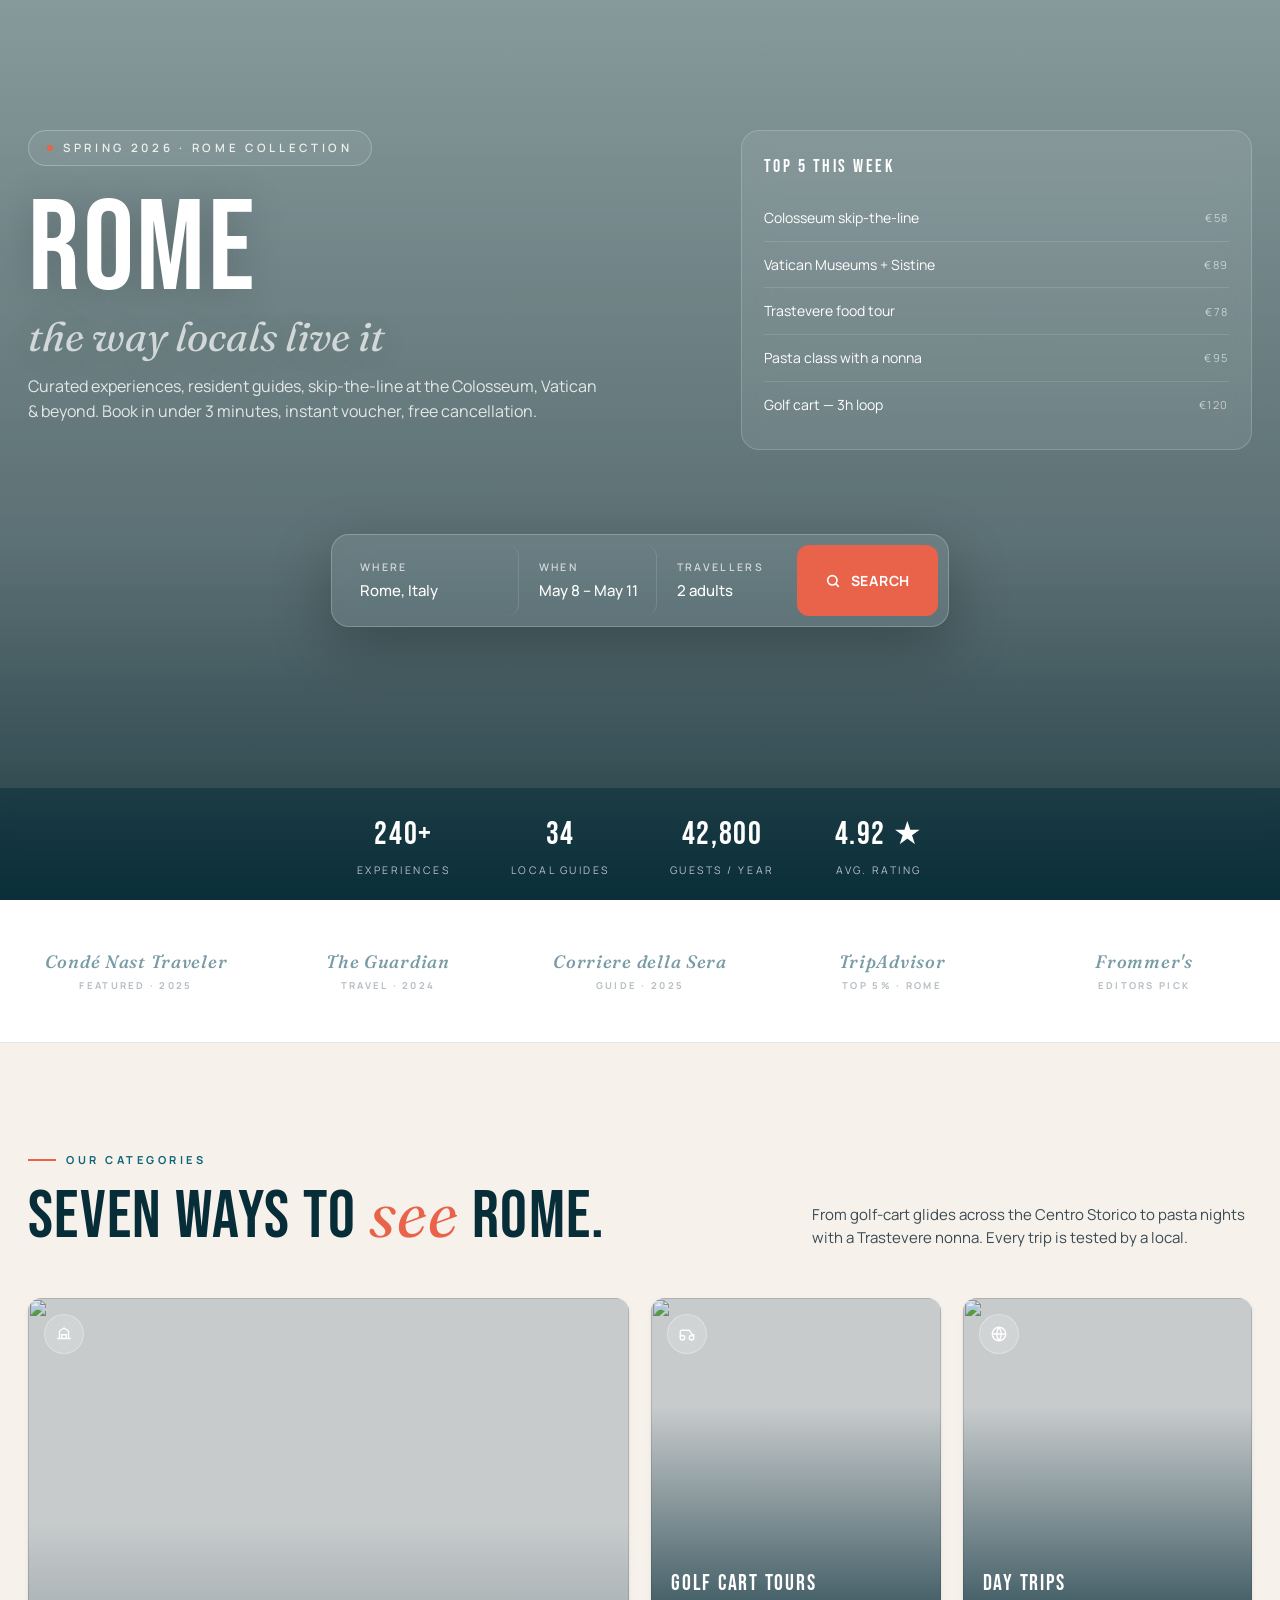
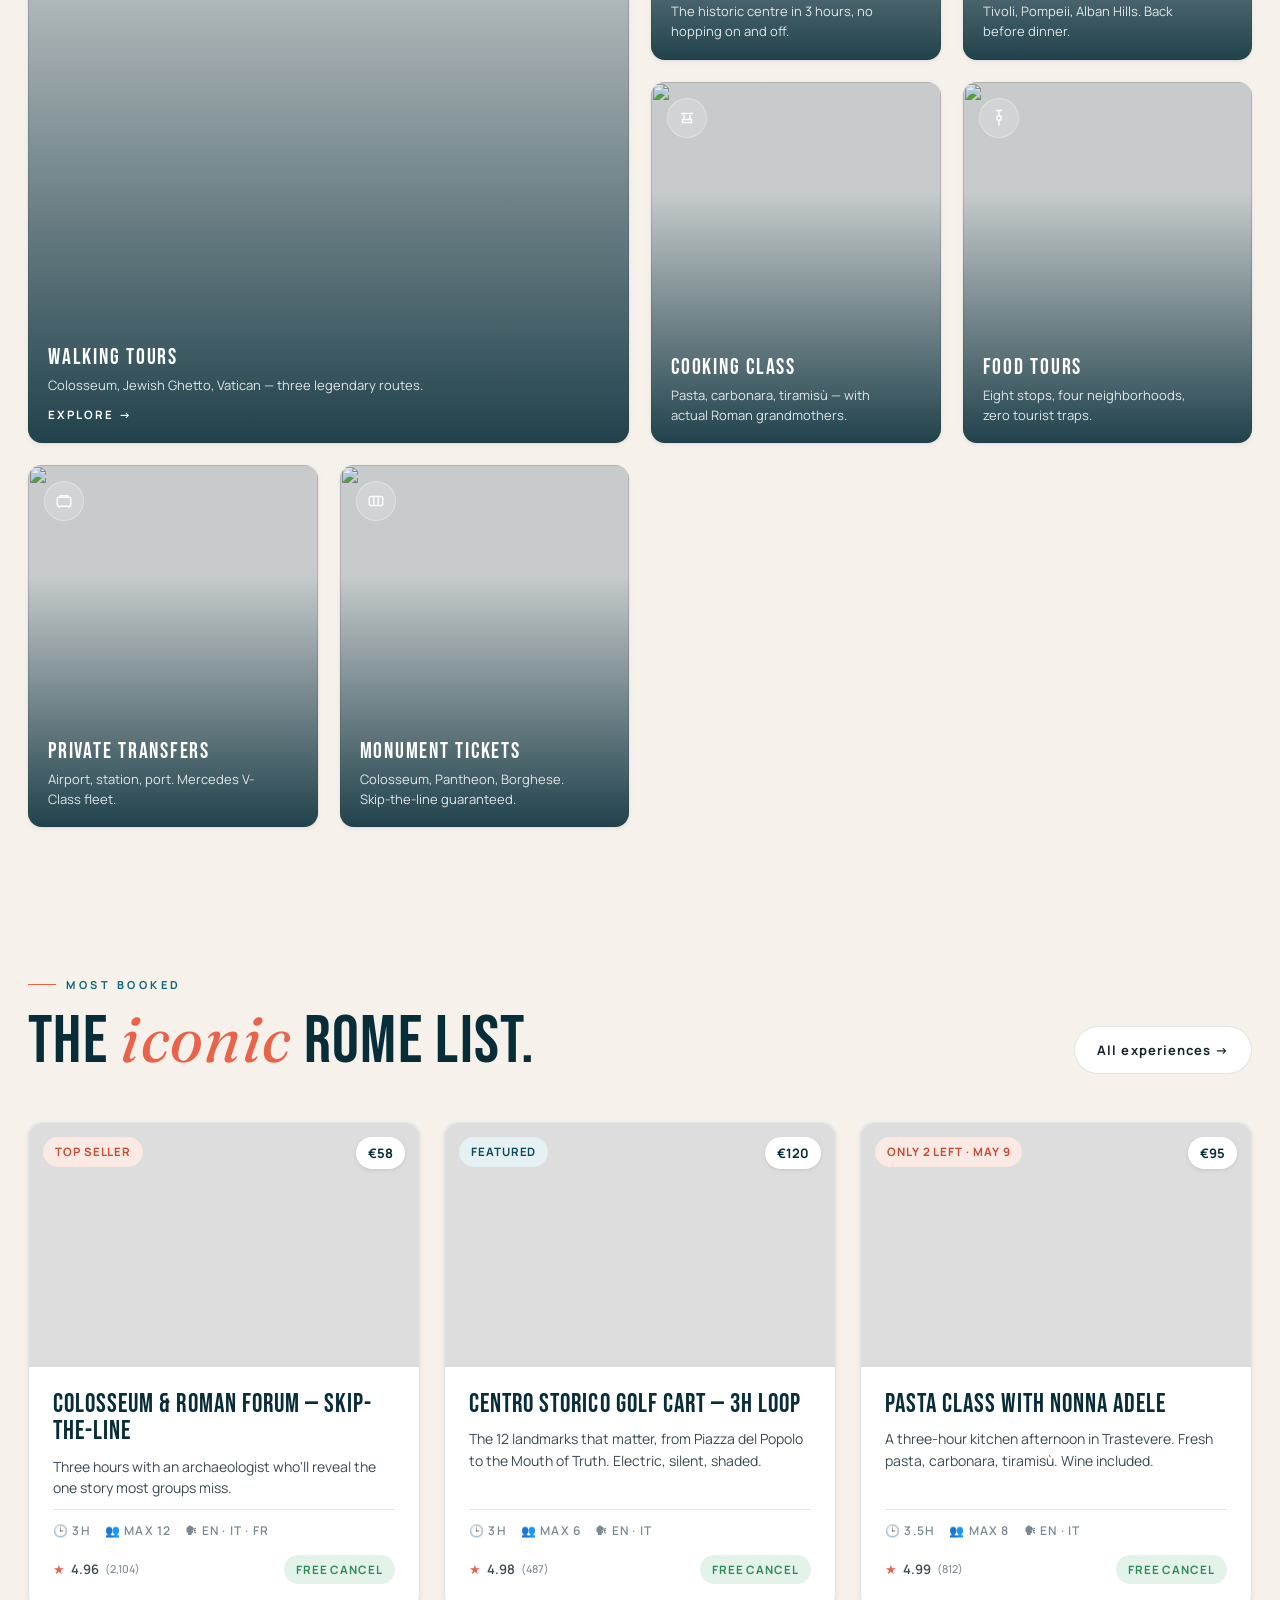
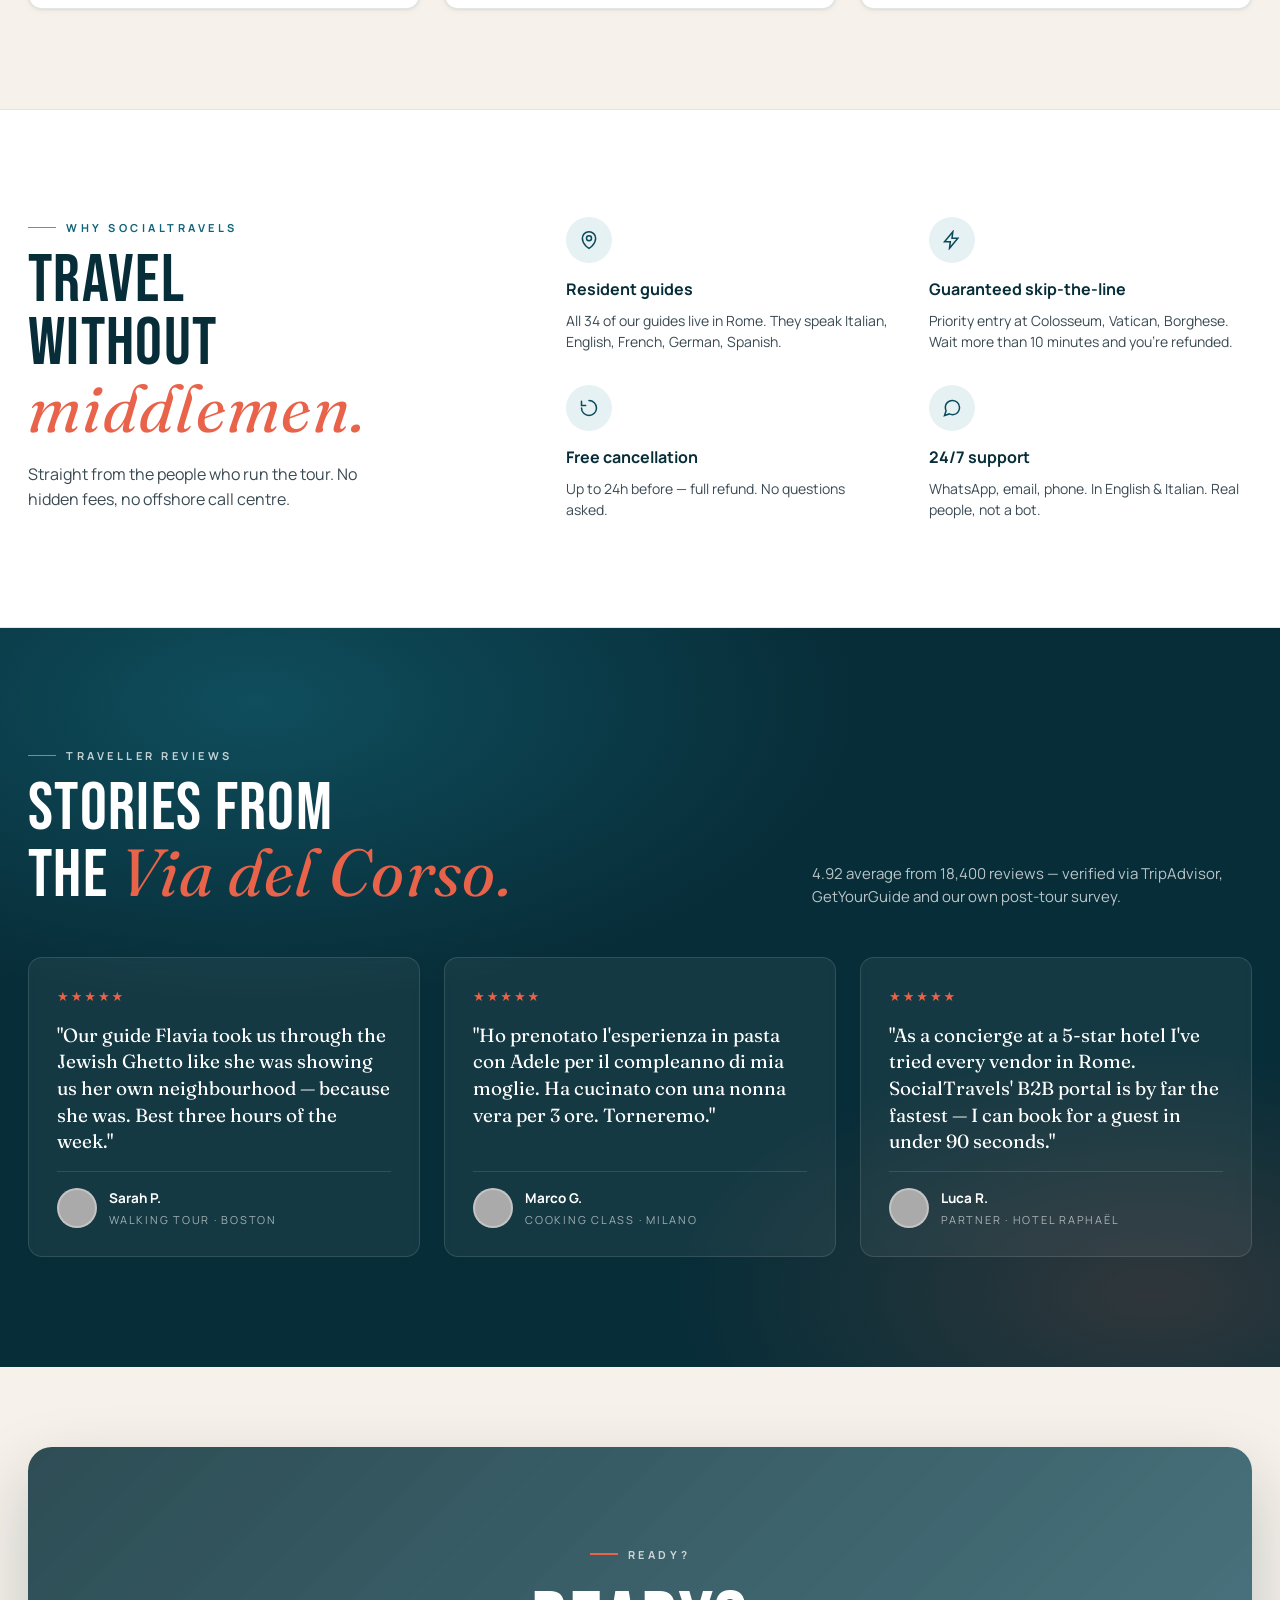
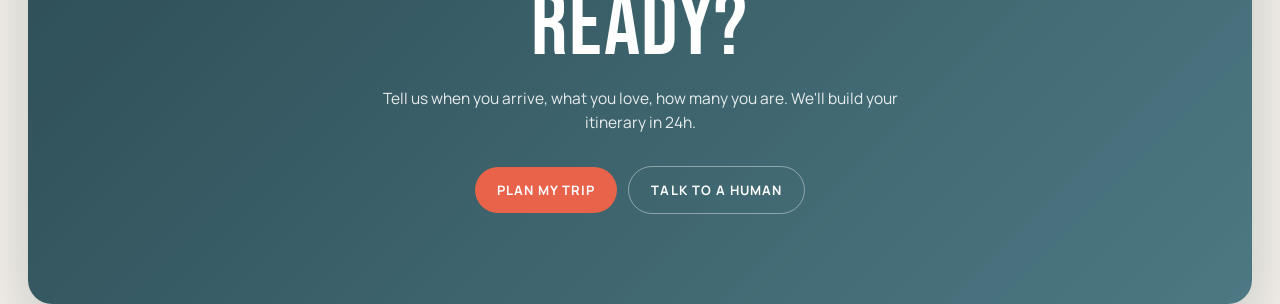
==== commit 85976186: "Simplify hero section: drop layout A/B toggle Hardcode the former layout-B (two-column with side pan" ====
--- a/index.html
+++ b/index.html
@@ -21,20 +21,18 @@
     background:linear-gradient(180deg,rgba(14,100,120,.18),rgba(7,45,56,.22));
     mix-blend-mode:multiply;pointer-events:none;
   }
-  .hero-inner{position:relative;z-index:2;padding-top:150px;padding-bottom:40px;text-align:center}
-  .hero.layout-B .hero-inner{text-align:left;padding-top:130px;padding-bottom:40px;display:grid;grid-template-columns:1.3fr 1fr;gap:48px;align-items:start}
-  .hero.layout-B .hero-side{
+  .hero-inner{position:relative;z-index:2;padding-top:130px;padding-bottom:40px;text-align:left;display:grid;grid-template-columns:1.3fr 1fr;gap:48px;align-items:start}
+  .hero-side{
     background:rgba(255,255,255,.08);border:1px solid rgba(255,255,255,.18);
     backdrop-filter:blur(14px);border-radius:18px;padding:22px;
-    display:none;
-  }
-  .hero.layout-B .hero-side{display:block}
-  .hero.layout-B .hero-side h4{font-family:'Bebas Neue',sans-serif;letter-spacing:.14em;font-size:18px;margin:0 0 14px;color:#fff;font-weight:400}
-  .hero.layout-B .hero-side ul{list-style:none;padding:0;margin:0}
-  .hero.layout-B .hero-side li{display:flex;justify-content:space-between;align-items:center;padding:12px 0;border-bottom:1px solid rgba(255,255,255,.12);font-size:14px}
-  .hero.layout-B .hero-side li:last-child{border:none}
-  .hero.layout-B .hero-side li .n{color:rgba(255,255,255,.6);font-size:11px;letter-spacing:.14em}
-  .hero.layout-B .search{grid-column:1/-1;margin-top:30px}</string>
+  }
+  .hero-side h4{font-family:'Bebas Neue',sans-serif;letter-spacing:.14em;font-size:18px;margin:0 0 14px;color:#fff;font-weight:400}
+  .hero-side ul{list-style:none;padding:0;margin:0}
+  .hero-side li{display:flex;justify-content:space-between;align-items:center;padding:12px 0;border-bottom:1px solid rgba(255,255,255,.12);font-size:14px}
+  .hero-side li:last-child{border:none}
+  .hero-side li .n{color:rgba(255,255,255,.6);font-size:11px;letter-spacing:.14em}
+  .hero .search{grid-column:1/-1;margin-top:30px}
+  @media(max-width:820px){.hero-inner{grid-template-columns:1fr}}
 
   .eyebrow{
     display:inline-flex;align-items:center;gap:10px;
@@ -45,11 +43,9 @@
     background:rgba(255,255,255,.06);
   }
   .eyebrow .dot{width:6px;height:6px;border-radius:50%;background:var(--coral)}
-  h1.display{font-size:clamp(80px,14vw,210px);margin:24px 0 18px;color:#fff;text-shadow:0 4px 40px rgba(0,0,0,.2)}
+  h1.display{font-size:clamp(72px,10vw,150px);margin:24px 0 18px;color:#fff;text-shadow:0 4px 40px rgba(0,0,0,.2)}
   h1.display .soft{color:rgba(255,255,255,.7);font-style:italic;font-family:'Fraunces',serif;font-size:.32em;letter-spacing:0;font-weight:400;display:block;margin-top:6px}
-  .hero.layout-B h1.display{font-size:clamp(72px,10vw,150px)}
-  .hero-sub{max-width:580px;margin:0 auto 40px;font-size:16px;color:rgba(255,255,255,.82)}
-  .hero.layout-B .hero-sub{margin:0 0 32px}
+  .hero-sub{max-width:580px;margin:0 0 32px;font-size:16px;color:rgba(255,255,255,.82)}
 
   .search{
     max-width:960px;margin:0 auto;
@@ -510,18 +506,12 @@
   // tweaks state (persisted via edit mode)
   window.ST_TWEAKS = /*EDITMODE-BEGIN*/{
     "teal": "#0a4a5c",
-    "coral": "#e8634a",
-    "hero_layout": "B"
+    "coral": "#e8634a"
   }/*EDITMODE-END*/;
 
   STComponents.mountNav('home', true);
   STComponents.mountFooter();
-  STComponents.mountTweaks({
-    onHeroLayout:(layout)=>{
-      const hero = document.getElementById('hero');
-      hero.classList.toggle('layout-B', layout==='B');
-    }
-  });
+  STComponents.mountTweaks({});
 </script>
 </body>
 </html>
--- a/shared.css
+++ b/shared.css
@@ -0,0 +1,180 @@
+/* SocialTravels shared styles */
+:root{
+  --teal-900:#072d38;
+  --teal-800:#0a4a5c;
+  --teal-700:#0e6478;
+  --teal-600:#13809a;
+  --teal-500:#1f8aa1;
+  --teal-100:#cfe3e8;
+  --teal-50:#e6f1f3;
+  --coral:#e8634a;
+  --coral-dark:#c74a32;
+  --coral-50:#fbe9e4;
+  --sand:#f6f1ea;
+  --sand-2:#ece5da;
+  --ink:#15232a;
+  --ink-2:#3a4a53;
+  --mute:#7a8a92;
+  --line:rgba(12,50,62,.12);
+  --ok:#2e8b57;
+  --warn:#d18e2c;
+  --radius:14px;
+  --shadow-sm:0 1px 2px rgba(10,30,40,.06), 0 2px 6px rgba(10,30,40,.05);
+  --shadow-md:0 10px 30px rgba(10,30,40,.12);
+  --shadow-lg:0 30px 70px rgba(10,30,40,.22);
+}
+*{box-sizing:border-box}
+html,body{margin:0;padding:0}
+body{
+  font-family:'Manrope',system-ui,sans-serif;
+  color:var(--ink);background:var(--sand);
+  font-size:16px;line-height:1.55;
+  -webkit-font-smoothing:antialiased;
+}
+img{display:block;max-width:100%}
+a{color:inherit;text-decoration:none}
+button{font:inherit;cursor:pointer;border:none;background:none;color:inherit}
+.wrap{max-width:1280px;margin:0 auto;padding:0 28px}
+
+/* ---------- TOP NAV (shared) ---------- */
+.st-nav{
+  position:sticky;top:0;z-index:50;
+  background:rgba(255,255,255,.85);
+  backdrop-filter:blur(18px) saturate(1.2);
+  -webkit-backdrop-filter:blur(18px) saturate(1.2);
+  border-bottom:1px solid var(--line);
+}
+.st-nav.on-hero{
+  position:absolute;background:transparent;border:none;
+}
+.st-nav .wrap{display:flex;align-items:center;gap:32px;padding-top:18px;padding-bottom:18px}
+.logo{
+  font-family:'Bebas Neue',sans-serif;
+  font-size:24px;letter-spacing:.14em;color:var(--teal-900);
+  display:flex;align-items:center;gap:10px;font-weight:400;
+}
+.st-nav.on-hero .logo{color:#fff}
+.logo-mark{
+  width:26px;height:26px;border-radius:50%;
+  background:
+    radial-gradient(circle at 35% 35%, var(--coral) 0 5px, transparent 6px),
+    conic-gradient(from 220deg,var(--teal-800) 0 50%, transparent 50% 100%);
+  border:1.5px solid var(--teal-800);
+  transform:rotate(-20deg);
+}
+.st-nav.on-hero .logo-mark{border-color:#fff;background:
+  radial-gradient(circle at 35% 35%, var(--coral) 0 5px, transparent 6px),
+  conic-gradient(from 220deg,#fff 0 50%, transparent 50% 100%);}
+.nav-links{display:flex;gap:26px;margin-left:20px;font-size:13.5px;letter-spacing:.02em;color:var(--ink-2);font-weight:600}
+.st-nav.on-hero .nav-links{color:rgba(255,255,255,.9)}
+.nav-links a{position:relative;padding:4px 0;transition:color .2s}
+.nav-links a:hover{color:var(--coral)}
+.st-nav.on-hero .nav-links a:hover{color:#fff}
+.nav-links a.active{color:var(--coral)}
+.nav-right{margin-left:auto;display:flex;align-items:center;gap:14px}
+.nav-iconbtn{
+  width:38px;height:38px;border-radius:50%;border:1px solid var(--line);
+  display:grid;place-items:center;color:var(--ink-2);transition:background .2s,color .2s;
+}
+.nav-iconbtn:hover{background:var(--teal-50);color:var(--teal-800)}
+.st-nav.on-hero .nav-iconbtn{border-color:rgba(255,255,255,.3);color:#fff}
+.st-nav.on-hero .nav-iconbtn:hover{background:rgba(255,255,255,.14)}
+.lang-switch{
+  display:flex;border:1px solid var(--line);border-radius:999px;padding:3px;
+  font-size:11px;letter-spacing:.18em;font-weight:700;
+}
+.st-nav.on-hero .lang-switch{border-color:rgba(255,255,255,.3);color:#fff}
+.lang-switch button{padding:5px 10px;border-radius:999px;color:inherit}
+.lang-switch button.on{background:var(--teal-800);color:#fff}
+.st-nav.on-hero .lang-switch button.on{background:#fff;color:var(--teal-900)}
+.nav-cta{
+  background:var(--coral);color:#fff;padding:10px 18px;border-radius:999px;
+  font-size:13px;font-weight:700;letter-spacing:.04em;transition:background .2s;
+}
+.nav-cta:hover{background:var(--coral-dark)}
+
+/* ---------- BUTTONS ---------- */
+.btn{display:inline-flex;align-items:center;gap:10px;padding:13px 22px;border-radius:999px;font-weight:700;font-size:13px;letter-spacing:.08em;transition:all .2s;cursor:pointer}
+.btn-coral{background:var(--coral);color:#fff;text-transform:uppercase}
+.btn-coral:hover{background:var(--coral-dark)}
+.btn-teal{background:var(--teal-800);color:#fff;text-transform:uppercase}
+.btn-teal:hover{background:var(--teal-900)}
+.btn-ghost{border:1px solid var(--line);color:var(--ink);background:#fff}
+.btn-ghost:hover{border-color:var(--teal-800);color:var(--teal-800)}
+.btn-ghost-w{border:1px solid rgba(255,255,255,.4);color:#fff;text-transform:uppercase}
+.btn-ghost-w:hover{background:rgba(255,255,255,.15)}
+
+/* ---------- TYPE ---------- */
+h2.display,h1.display{
+  font-family:'Bebas Neue',sans-serif;font-weight:400;letter-spacing:.02em;line-height:.95;margin:0;color:var(--teal-900);
+}
+.ital{font-family:'Fraunces',serif;font-style:italic;font-weight:400;color:var(--coral)}
+.kicker{
+  font-size:11px;letter-spacing:.32em;text-transform:uppercase;
+  color:var(--teal-700);font-weight:700;margin-bottom:14px;
+  display:inline-flex;align-items:center;gap:10px;
+}
+.kicker::before{content:"";width:28px;height:1.5px;background:var(--coral)}
+
+/* ---------- FOOTER ---------- */
+footer{background:var(--teal-900);color:rgba(255,255,255,.75);padding:72px 0 28px;margin-top:80px}
+.foot-grid{display:grid;grid-template-columns:1.4fr 1fr 1fr 1fr 1.2fr;gap:40px}
+.foot-grid h5{color:#fff;font-size:11.5px;letter-spacing:.22em;text-transform:uppercase;margin:0 0 16px;font-weight:700}
+.foot-grid a{display:block;padding:5px 0;font-size:14px;transition:color .2s}
+.foot-grid a:hover{color:#fff}
+.foot-about p{font-size:14px;line-height:1.6;margin:14px 0 22px}
+.foot-social{display:flex;gap:10px}
+.foot-social a{
+  width:38px;height:38px;border-radius:50%;border:1px solid rgba(255,255,255,.18);
+  display:grid;place-items:center;padding:0;
+}
+.foot-social a:hover{background:rgba(255,255,255,.1)}
+.foot-bottom{
+  margin-top:54px;padding-top:22px;border-top:1px solid rgba(255,255,255,.1);
+  display:flex;justify-content:space-between;align-items:center;font-size:12.5px;
+  color:rgba(255,255,255,.55);flex-wrap:wrap;gap:10px;
+}
+.foot-bottom .badges{display:flex;gap:18px;font-size:11px;letter-spacing:.14em;text-transform:uppercase;opacity:.7}
+
+/* ---------- TWEAKS PANEL ---------- */
+.tweaks{
+  position:fixed;right:20px;bottom:20px;z-index:200;
+  background:#fff;border-radius:14px;box-shadow:0 20px 60px rgba(0,0,0,.25);
+  padding:18px;width:280px;display:none;font-size:13px;
+  border:1px solid var(--line);
+}
+.tweaks.on{display:block}
+.tweaks h6{margin:0 0 10px;font-size:10.5px;letter-spacing:.22em;text-transform:uppercase;color:var(--teal-700)}
+.tweak-row{display:flex;justify-content:space-between;align-items:center;gap:8px;margin-bottom:10px}
+.tweak-row label{color:var(--ink-2);font-size:12.5px}
+.tweak-row input[type=color]{width:40px;height:28px;border:none;background:none;padding:0;cursor:pointer}
+.tweak-row select{font-size:12px;padding:5px 8px;border:1px solid var(--line);border-radius:6px;background:#fff}
+.tweaks-divider{height:1px;background:var(--line);margin:10px 0}
+
+svg{flex-shrink:0}
+
+/* chips */
+.chip{display:inline-flex;align-items:center;gap:6px;padding:6px 12px;border-radius:999px;font-size:11.5px;letter-spacing:.08em;font-weight:700;text-transform:uppercase}
+.chip-teal{background:var(--teal-50);color:var(--teal-800)}
+.chip-coral{background:var(--coral-50);color:var(--coral-dark)}
+.chip-ink{background:#fff;color:var(--teal-900);border:1px solid var(--line)}
+.chip-ok{background:#e4f3ea;color:var(--ok)}
+
+/* section */
+section.sec{padding:100px 0}
+.section-head{display:flex;align-items:flex-end;justify-content:space-between;gap:40px;margin-bottom:48px}
+.section-head p{max-width:440px;color:var(--ink-2);margin:0;font-size:15px}
+h2.display{font-size:clamp(40px,5.2vw,72px)}
+
+/* utility */
+.stack{display:flex;flex-direction:column;gap:16px}
+.row{display:flex;align-items:center;gap:12px}
+
+/* card base */
+.card{background:#fff;border:1px solid var(--line);border-radius:var(--radius);box-shadow:var(--shadow-sm)}
+
+/* responsive basics */
+@media(max-width:960px){
+  .foot-grid{grid-template-columns:1fr 1fr}
+  .nav-links{display:none}
+}
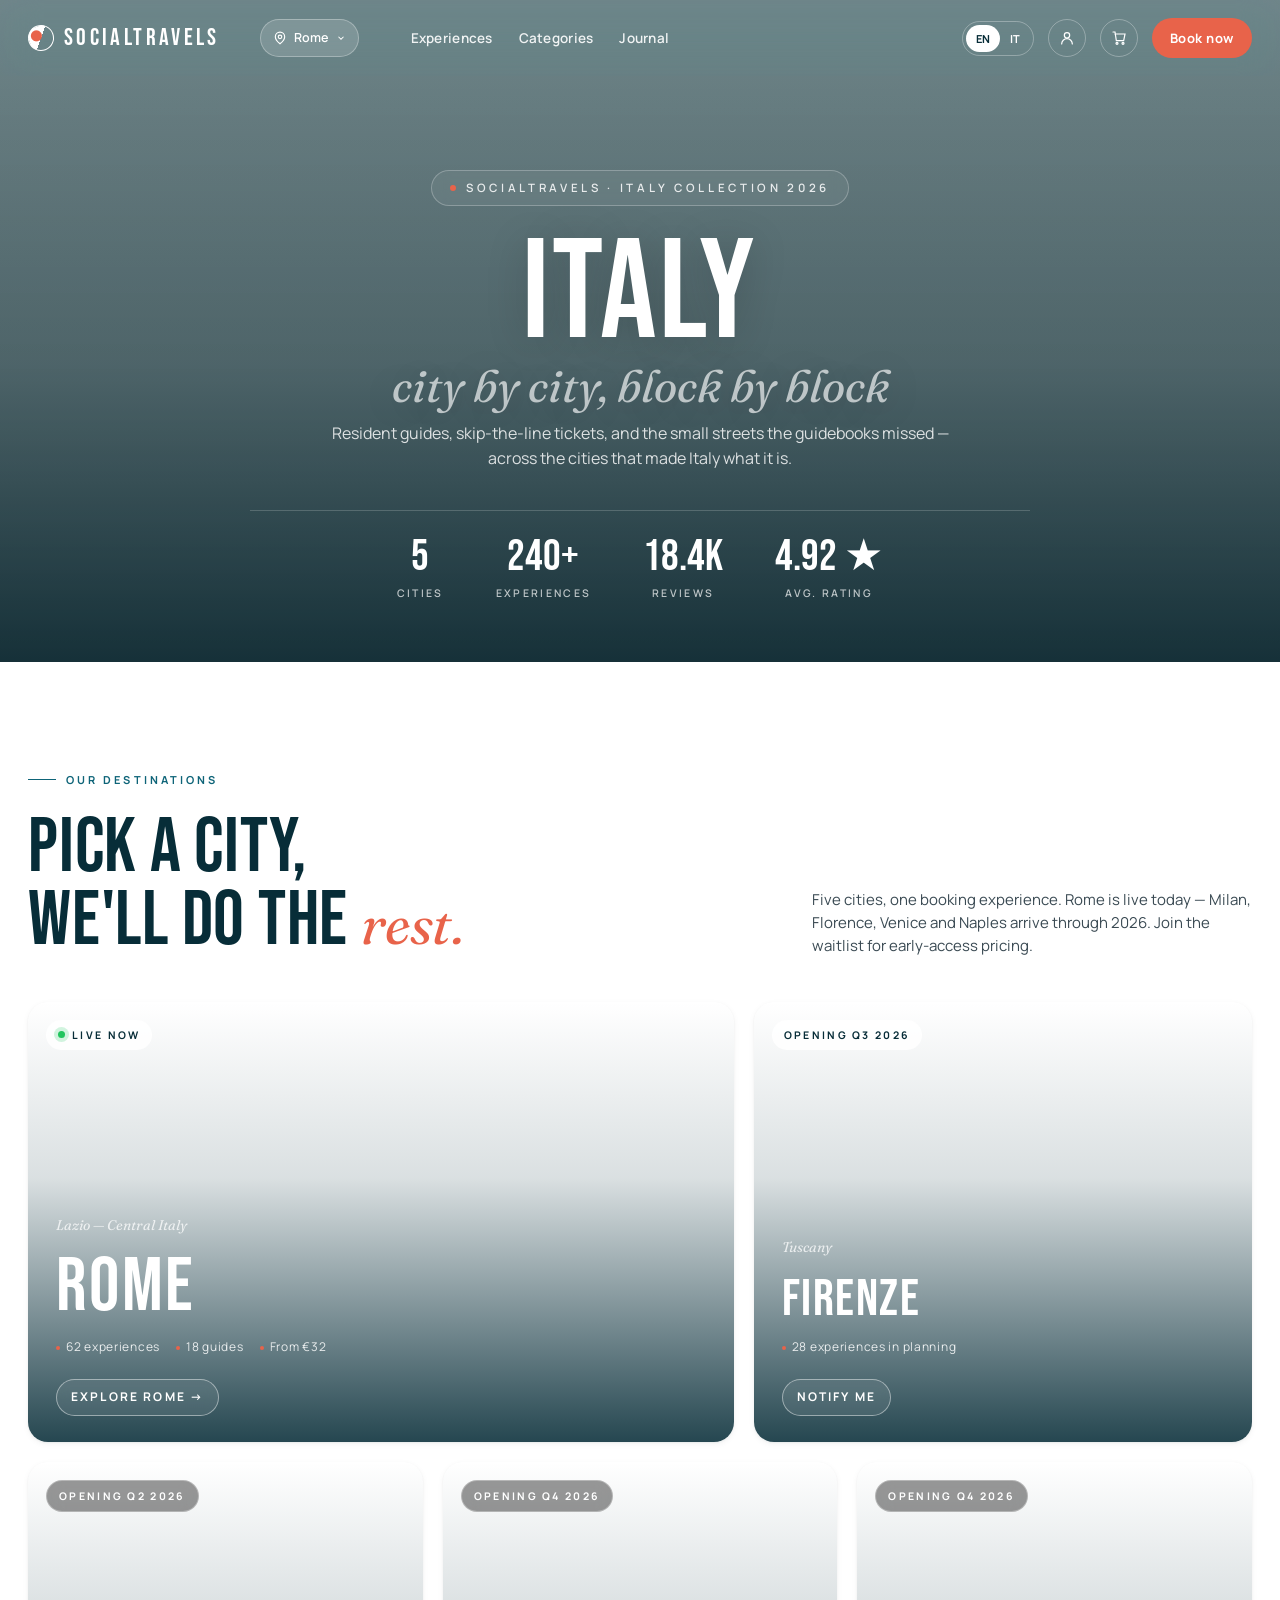
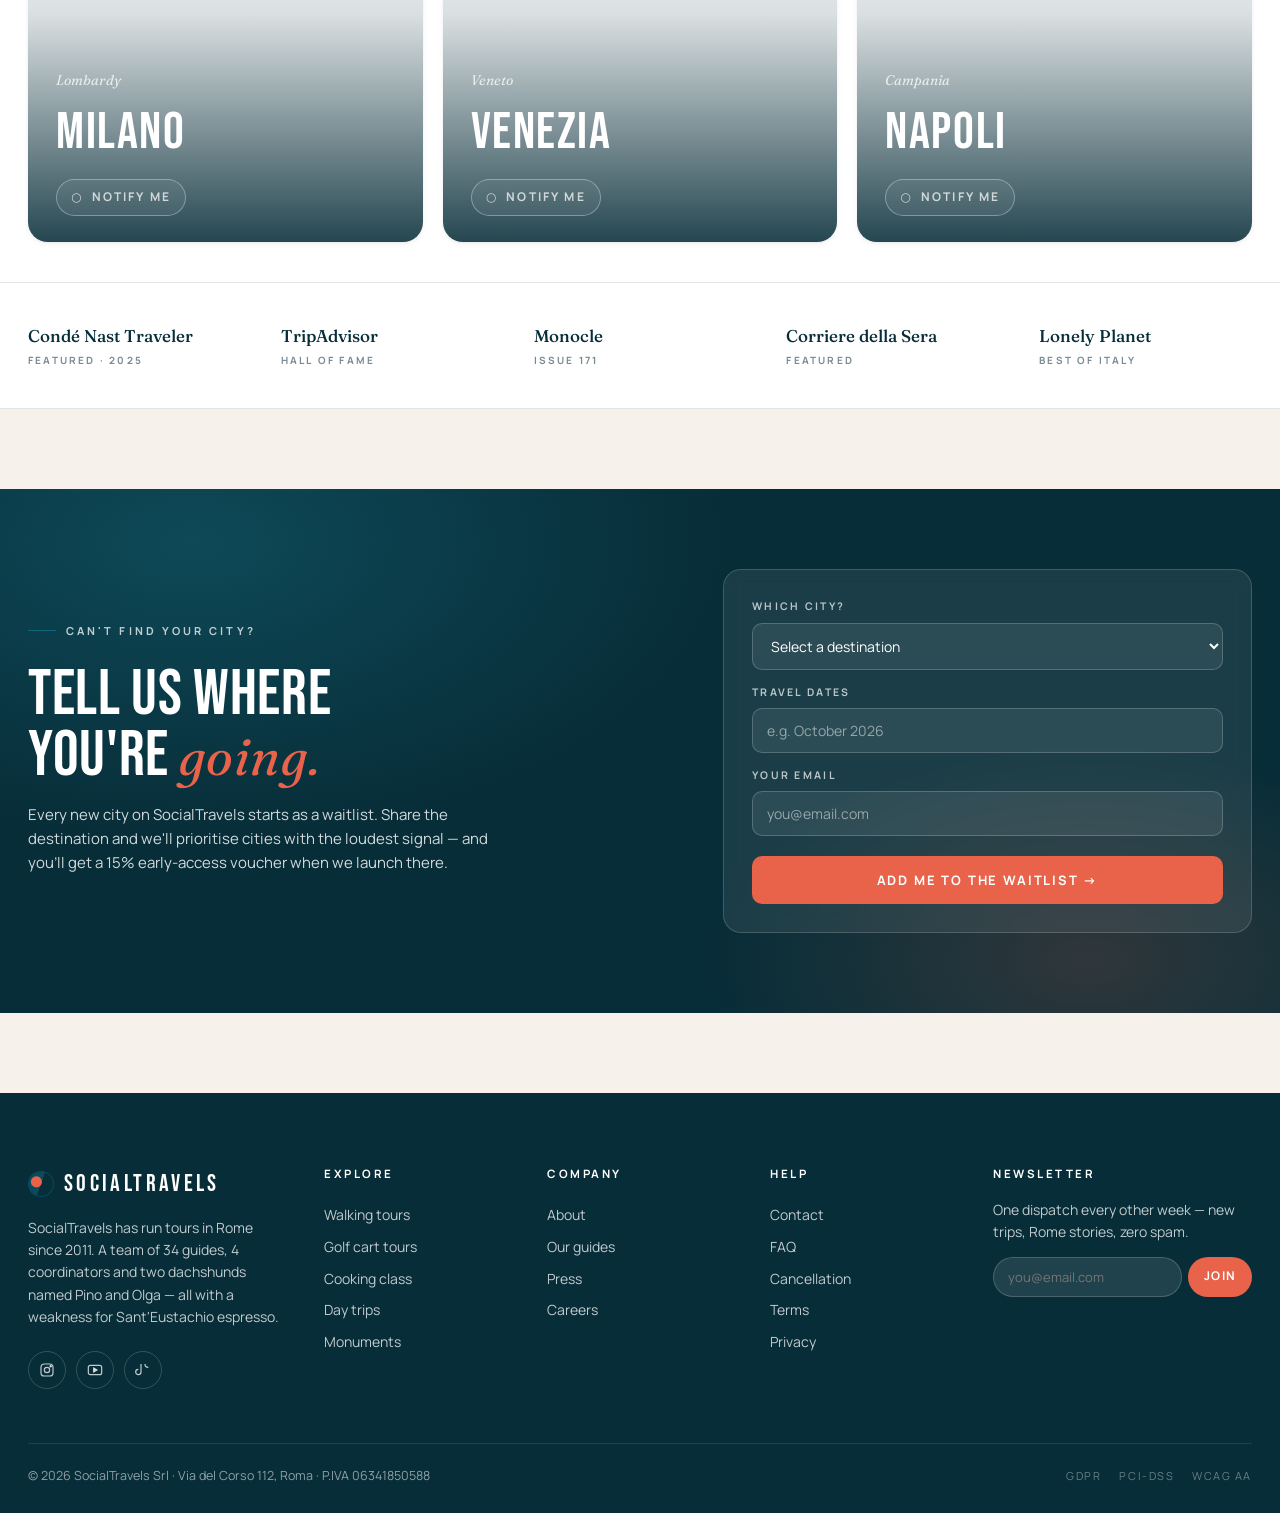
==== commit aa26c5ea: "Sync with updated design bundle: restructure home into city chooser Structural change: index.html is" ====
--- a/index.html
+++ b/index.html
@@ -2,514 +2,237 @@
 <html lang="en">
 <head>
 <meta charset="utf-8"/>
-<title>SocialTravels — Rome experiences, curated by locals</title>
+<title>SocialTravels — Choose your city</title>
 <meta name="viewport" content="width=device-width,initial-scale=1"/>
 <link rel="preconnect" href="https://fonts.googleapis.com">
-<link rel="preconnect" href="https://fonts.gstatic.com" crossorigin>
 <link href="https://fonts.googleapis.com/css2?family=Bebas+Neue&family=Manrope:wght@300;400;500;600;700;800&family=Fraunces:ital,opsz,wght@0,9..144,400;0,9..144,500;0,9..144,600;1,9..144,400&display=swap" rel="stylesheet">
-<link rel="stylesheet" href="shared.css">
+<link rel="stylesheet" href="shared.css?v=4">
 <style>
-  /* HERO A */
-  .hero{
-    position:relative;min-height:900px;color:#fff;overflow:hidden;padding-bottom:120px;
+  .h-hero{
+    position:relative;min-height:620px;color:#fff;overflow:hidden;padding-bottom:60px;
     background:
-      linear-gradient(180deg, rgba(7,45,56,.35) 0%, rgba(7,45,56,.55) 60%, rgba(7,45,56,.85) 100%),
-      url('https://images.unsplash.com/photo-1552832230-c0197dd311b5?w=2200&q=80') center/cover;
+      linear-gradient(180deg, rgba(7,45,56,.45) 0%, rgba(7,45,56,.6) 55%, rgba(7,45,56,.9) 100%),
+      url('https://commons.wikimedia.org/wiki/Special:FilePath/Colosseum%20in%20Rome%2C%20Italy%20-%20April%202007.jpg?width=2000') center/cover;
   }
-  .hero::after{
-    content:"";position:absolute;inset:0;
-    background:linear-gradient(180deg,rgba(14,100,120,.18),rgba(7,45,56,.22));
-    mix-blend-mode:multiply;pointer-events:none;
+  .h-hero::after{content:"";position:absolute;inset:0;background:linear-gradient(180deg,rgba(14,100,120,.2),rgba(7,45,56,.3));mix-blend-mode:multiply}
+  .h-hero-inner{position:relative;z-index:2;padding-top:170px;text-align:center}
+  .h-kicker{display:inline-flex;align-items:center;gap:10px;font-size:11.5px;letter-spacing:.32em;text-transform:uppercase;color:rgba(255,255,255,.85);font-weight:600;padding:8px 18px;border:1px solid rgba(255,255,255,.25);border-radius:999px;backdrop-filter:blur(8px);background:rgba(255,255,255,.06)}
+  .h-kicker .dot{width:6px;height:6px;border-radius:50%;background:var(--coral)}
+  h1.h-display{font-family:'Bebas Neue',sans-serif;font-size:clamp(72px,11vw,170px);letter-spacing:.02em;line-height:.92;margin:24px 0 14px;font-weight:400;text-shadow:0 4px 40px rgba(0,0,0,.2)}
+  h1.h-display .soft{color:rgba(255,255,255,.65);font-style:italic;font-family:'Fraunces',serif;font-size:.32em;letter-spacing:0;font-weight:400;display:block;margin-top:6px}
+  .h-sub{max-width:620px;margin:0 auto 36px;font-size:16px;color:rgba(255,255,255,.82)}
+  .h-stats{display:flex;justify-content:center;gap:52px;flex-wrap:wrap;padding-top:24px;border-top:1px solid rgba(255,255,255,.18);margin-top:40px;max-width:780px;margin-left:auto;margin-right:auto}
+  .h-stat .n{font-family:'Bebas Neue',sans-serif;font-size:44px;line-height:1}
+  .h-stat .l{font-size:10.5px;letter-spacing:.22em;text-transform:uppercase;color:rgba(255,255,255,.7);margin-top:6px;font-weight:600}
+
+  /* CITY GRID */
+  .cities{padding:100px 0 40px;background:#fff}
+  .cities-head{display:flex;justify-content:space-between;align-items:flex-end;gap:40px;margin-bottom:44px}
+  .cities-head h2{font-family:'Bebas Neue',sans-serif;font-weight:400;font-size:clamp(54px,6vw,86px);line-height:.95;margin:10px 0 0;color:var(--teal-900);letter-spacing:.01em}
+  .cities-head h2 .ital{font-family:'Fraunces',serif;font-style:italic;font-size:.72em;color:var(--coral);font-weight:400}
+  .kicker{display:inline-flex;align-items:center;gap:10px;font-size:11px;letter-spacing:.28em;text-transform:uppercase;color:var(--teal-700);font-weight:700}
+  .kicker::before{content:"";width:28px;height:1px;background:var(--teal-700)}
+  .cities-head p{max-width:440px;color:var(--ink-2);font-size:15px;line-height:1.55;margin:0}
+
+  .city-grid{display:grid;grid-template-columns:repeat(12,1fr);gap:20px}
+  .city-card{position:relative;border-radius:20px;overflow:hidden;display:flex;flex-direction:column;justify-content:flex-end;color:#fff;min-height:380px;box-shadow:var(--shadow-sm);transition:transform .35s,box-shadow .35s}
+  .city-card:hover{transform:translateY(-6px);box-shadow:var(--shadow-md)}
+  .city-card::before{content:"";position:absolute;inset:0;background-size:cover;background-position:center;transition:transform .7s;z-index:0}
+  .city-card:hover::before{transform:scale(1.06)}
+  .city-card::after{content:"";position:absolute;inset:0;background:linear-gradient(180deg,rgba(7,45,56,0) 0%,rgba(7,45,56,.15) 40%,rgba(7,45,56,.88) 100%);z-index:1}
+  .city-card > *{position:relative;z-index:2}
+  .city-card .tag{position:absolute;top:18px;left:18px;display:inline-flex;align-items:center;gap:7px;background:rgba(255,255,255,.92);color:var(--teal-900);font-size:10.5px;letter-spacing:.22em;text-transform:uppercase;font-weight:700;padding:7px 12px;border-radius:999px}
+  .city-card .tag .live{width:7px;height:7px;border-radius:50%;background:#22c55e;box-shadow:0 0 0 4px rgba(34,197,94,.2);animation:p 1.6s ease-in-out infinite}
+  .city-card.soon .tag{background:rgba(0,0,0,.4);color:#fff;backdrop-filter:blur(8px);border:1px solid rgba(255,255,255,.3)}
+  @keyframes p{50%{transform:scale(1.3);opacity:.6}}
+  .city-card .body{padding:28px 28px 26px;display:flex;flex-direction:column;gap:8px}
+  .city-card h3{font-family:'Bebas Neue',sans-serif;font-weight:400;font-size:52px;letter-spacing:.03em;line-height:.95;margin:0}
+  .city-card .country{font-family:'Fraunces',serif;font-style:italic;font-size:14px;color:rgba(255,255,255,.75);margin-bottom:8px}
+  .city-card .meta{display:flex;gap:16px;font-size:12px;letter-spacing:.06em;color:rgba(255,255,255,.85);margin-top:6px;flex-wrap:wrap}
+  .city-card .meta span{display:flex;align-items:center;gap:6px}
+  .city-card .meta span::before{content:"";width:4px;height:4px;border-radius:50%;background:var(--coral)}
+  .city-card .go{display:inline-flex;align-items:center;gap:8px;margin-top:14px;font-size:12px;letter-spacing:.18em;text-transform:uppercase;font-weight:700;color:#fff;padding:8px 14px;border:1px solid rgba(255,255,255,.45);border-radius:999px;background:rgba(255,255,255,.08);width:fit-content;backdrop-filter:blur(6px)}
+  .city-card:hover .go{background:var(--coral);border-color:var(--coral)}
+  .city-card.soon .go{opacity:.75}
+  .city-card.soon .go::before{content:"○";color:#fff;font-weight:400}
+
+  /* Feature placement: Rome spans 6 cols wide, others 3 cols */
+  .city-card.wide{grid-column:span 7;min-height:440px}
+  .city-card.wide h3{font-size:76px}
+  .city-card.tall{grid-column:span 5}
+  .city-card.third{grid-column:span 4}
+  .city-card.half{grid-column:span 6}
+
+  /* Rome img */
+  .c-rome::before{background-image:url('https://commons.wikimedia.org/wiki/Special:FilePath/Colosseum%20in%20Rome%2C%20Italy%20-%20April%202007.jpg?width=1600')}
+  .c-milan::before{background-image:url('https://commons.wikimedia.org/wiki/Special:FilePath/Duomo%20Milano%20dalla%20Galleria%20Vittorio%20Emanuele.jpg?width=1400')}
+  .c-florence::before{background-image:url('https://commons.wikimedia.org/wiki/Special:FilePath/Florence%20Duomo%20from%20Michelangelo%20hill.jpg?width=1400')}
+  .c-venice::before{background-image:url('https://commons.wikimedia.org/wiki/Special:FilePath/Canal%20Grande%20Chiesa%20della%20Salute%20e%20Dogana%20dal%20campanile%20di%20San%20Marco.jpg?width=1400')}
+  .c-naples::before{background-image:url('https://commons.wikimedia.org/wiki/Special:FilePath/Napoli%20Panorama.jpg?width=1400')}
+
+  @media(max-width:960px){
+    .city-grid{grid-template-columns:repeat(2,1fr)}
+    .city-card.wide,.city-card.tall,.city-card.third,.city-card.half{grid-column:span 1}
   }
-  .hero-inner{position:relative;z-index:2;padding-top:130px;padding-bottom:40px;text-align:left;display:grid;grid-template-columns:1.3fr 1fr;gap:48px;align-items:start}
-  .hero-side{
-    background:rgba(255,255,255,.08);border:1px solid rgba(255,255,255,.18);
-    backdrop-filter:blur(14px);border-radius:18px;padding:22px;
+
+  /* REQUEST */
+  .request{background:var(--teal-900);color:#fff;padding:80px 0;margin-top:80px;position:relative;overflow:hidden}
+  .request::before{content:"";position:absolute;inset:0;background:radial-gradient(900px 500px at 15% 10%,rgba(31,138,161,.3),transparent 60%),radial-gradient(700px 400px at 85% 90%,rgba(232,99,74,.18),transparent 55%)}
+  .request-grid{position:relative;display:grid;grid-template-columns:1.2fr 1fr;gap:60px;align-items:center}
+  .request h3{font-family:'Bebas Neue',sans-serif;font-weight:400;font-size:clamp(42px,5vw,74px);line-height:.95;margin:12px 0 16px;letter-spacing:.01em}
+  .request h3 .ital{font-family:'Fraunces',serif;font-style:italic;color:var(--coral);font-size:.82em}
+  .request p{color:rgba(255,255,255,.82);font-size:15px;max-width:460px;line-height:1.6}
+  .req-form{background:rgba(255,255,255,.08);border:1px solid rgba(255,255,255,.16);border-radius:18px;padding:28px;backdrop-filter:blur(10px)}
+  .req-form label{display:block;font-size:10.5px;letter-spacing:.22em;text-transform:uppercase;color:rgba(255,255,255,.7);font-weight:700;margin-bottom:8px;margin-top:14px}
+  .req-form label:first-child{margin-top:0}
+  .req-form input,.req-form select{width:100%;background:rgba(255,255,255,.08);border:1px solid rgba(255,255,255,.2);border-radius:10px;padding:12px 14px;color:#fff;font-family:inherit;font-size:14px;outline:none}
+  .req-form input::placeholder{color:rgba(255,255,255,.5)}
+  .req-form select option{background:var(--teal-900)}
+  .req-form button{margin-top:20px;width:100%;background:var(--coral);color:#fff;border-radius:10px;padding:14px;font-weight:700;font-size:13px;letter-spacing:.14em;text-transform:uppercase;transition:background .2s}
+  .req-form button:hover{background:var(--coral-dark)}
+
+  @media(max-width:820px){
+    .request-grid{grid-template-columns:1fr;gap:32px}
+    .cities-head{flex-direction:column;align-items:flex-start}
   }
-  .hero-side h4{font-family:'Bebas Neue',sans-serif;letter-spacing:.14em;font-size:18px;margin:0 0 14px;color:#fff;font-weight:400}
-  .hero-side ul{list-style:none;padding:0;margin:0}
-  .hero-side li{display:flex;justify-content:space-between;align-items:center;padding:12px 0;border-bottom:1px solid rgba(255,255,255,.12);font-size:14px}
-  .hero-side li:last-child{border:none}
-  .hero-side li .n{color:rgba(255,255,255,.6);font-size:11px;letter-spacing:.14em}
-  .hero .search{grid-column:1/-1;margin-top:30px}
-  @media(max-width:820px){.hero-inner{grid-template-columns:1fr}}
-
-  .eyebrow{
-    display:inline-flex;align-items:center;gap:10px;
-    font-size:11.5px;letter-spacing:.32em;text-transform:uppercase;
-    color:rgba(255,255,255,.85);font-weight:600;
-    padding:8px 18px;border:1px solid rgba(255,255,255,.25);
-    border-radius:999px;backdrop-filter:blur(8px);
-    background:rgba(255,255,255,.06);
-  }
-  .eyebrow .dot{width:6px;height:6px;border-radius:50%;background:var(--coral)}
-  h1.display{font-size:clamp(72px,10vw,150px);margin:24px 0 18px;color:#fff;text-shadow:0 4px 40px rgba(0,0,0,.2)}
-  h1.display .soft{color:rgba(255,255,255,.7);font-style:italic;font-family:'Fraunces',serif;font-size:.32em;letter-spacing:0;font-weight:400;display:block;margin-top:6px}
-  .hero-sub{max-width:580px;margin:0 0 32px;font-size:16px;color:rgba(255,255,255,.82)}
-
-  .search{
-    max-width:960px;margin:0 auto;
-    background:rgba(255,255,255,.1);border:1px solid rgba(255,255,255,.22);
-    backdrop-filter:blur(18px) saturate(1.1);
-    -webkit-backdrop-filter:blur(18px) saturate(1.1);
-    border-radius:18px;padding:10px;
-    display:grid;grid-template-columns:1.3fr 1fr 1fr auto;gap:2px;
-    box-shadow:0 20px 60px rgba(0,0,0,.25);
-  }
-  .search .field{
-    padding:14px 18px;display:flex;flex-direction:column;gap:4px;
-    border-radius:12px;text-align:left;cursor:pointer;transition:background .2s;
-    border-right:1px solid rgba(255,255,255,.12);
-  }
-  .search .field:last-of-type{border-right:none}
-  .search .field:hover{background:rgba(255,255,255,.08)}
-  .search .lbl{font-size:10.5px;letter-spacing:.22em;text-transform:uppercase;color:rgba(255,255,255,.7);font-weight:600}
-  .search .val{font-size:15px;color:#fff;font-weight:500}
-  .search-btn{
-    background:var(--coral);color:#fff;border-radius:12px;padding:0 28px;
-    font-weight:700;font-size:14px;letter-spacing:.05em;
-    display:flex;align-items:center;gap:10px;transition:background .2s,transform .1s;
-  }
-  .search-btn:hover{background:var(--coral-dark)}
-
-  .hero-stats{
-    position:absolute;left:0;right:0;bottom:0;z-index:3;
-    display:flex;justify-content:center;gap:60px;padding:22px 0;
-    border-top:1px solid rgba(255,255,255,.15);
-    background:linear-gradient(180deg,rgba(7,45,56,.5),rgba(7,45,56,.85));
-    backdrop-filter:blur(8px);
-  }
-  .hero-stats .stat{text-align:center;color:#fff}
-  .hero-stats .num{font-family:'Bebas Neue',sans-serif;font-size:32px;letter-spacing:.05em}
-  .hero-stats .lbl{font-size:10.5px;letter-spacing:.24em;text-transform:uppercase;color:rgba(255,255,255,.7);margin-top:2px}
-
-  /* CATEGORIES */
-  .cat-grid{
-    display:grid;grid-template-columns:repeat(4,1fr);gap:22px;
-  }
-  .cat-grid .cat{
-    position:relative;aspect-ratio:4/5;border-radius:var(--radius);overflow:hidden;
-    cursor:pointer;background:#ddd;box-shadow:var(--shadow-sm);
-    transition:transform .4s cubic-bezier(.2,.8,.2,1),box-shadow .3s;
-    color:#fff;
-  }
-  .cat-grid .cat:hover{transform:translateY(-6px);box-shadow:var(--shadow-md)}
-  .cat img{width:100%;height:100%;object-fit:cover;transition:transform .8s cubic-bezier(.2,.8,.2,1)}
-  .cat:hover img{transform:scale(1.06)}
-  .cat::after{content:"";position:absolute;inset:0;background:linear-gradient(180deg,rgba(7,45,56,.1) 30%,rgba(7,45,56,.88) 100%)}
-  .cat .info{position:absolute;left:20px;right:20px;bottom:18px;z-index:2}
-  .cat .icn{position:absolute;top:16px;left:16px;z-index:2;background:rgba(255,255,255,.18);border:1px solid rgba(255,255,255,.3);backdrop-filter:blur(10px);width:40px;height:40px;border-radius:50%;display:grid;place-items:center}
-  .cat .name{font-family:'Bebas Neue',sans-serif;font-size:22px;letter-spacing:.08em;line-height:1}
-  .cat .desc{font-size:13px;opacity:.85;margin-top:6px;max-width:90%}
-  .cat .cta-inline{margin-top:10px;font-size:11.5px;letter-spacing:.18em;font-weight:700;text-transform:uppercase;display:inline-flex;align-items:center;gap:6px;color:#fff}
-  .cat.big{grid-column:span 2;grid-row:span 2;aspect-ratio:auto}
-
-  /* POPULAR EXPERIENCES */
-  .pkg-grid{display:grid;grid-template-columns:repeat(3,1fr);gap:24px}
-  .pkg{background:#fff;border-radius:var(--radius);overflow:hidden;border:1px solid var(--line);box-shadow:var(--shadow-sm);display:flex;flex-direction:column;transition:transform .3s,box-shadow .3s;cursor:pointer}
-  .pkg:hover{transform:translateY(-4px);box-shadow:var(--shadow-md)}
-  .pkg .img{aspect-ratio:16/10;position:relative;background:#ddd center/cover}
-  .pkg .img .floatprice{position:absolute;top:14px;right:14px;background:#fff;color:var(--teal-900);padding:6px 12px;border-radius:999px;font-weight:700;font-size:13px;box-shadow:var(--shadow-sm)}
-  .pkg .img .tag{position:absolute;top:14px;left:14px}
-  .pkg .body{padding:22px 24px 24px;display:flex;flex-direction:column;gap:10px;flex:1}
-  .pkg h4{font-family:'Bebas Neue',sans-serif;font-size:26px;font-weight:400;letter-spacing:.04em;margin:2px 0 0;color:var(--teal-900);line-height:1.05}
-  .pkg p{margin:0;color:var(--ink-2);font-size:14px;flex:1}
-  .pkg .meta{display:flex;gap:14px;font-size:12px;color:var(--mute);text-transform:uppercase;letter-spacing:.1em;font-weight:600;padding-top:12px;border-top:1px solid var(--line)}
-  .pkg .meta span{display:inline-flex;align-items:center;gap:5px}
-  .pkg .foot{display:flex;justify-content:space-between;align-items:center;margin-top:4px}
-  .pkg .price{font-family:'Bebas Neue',sans-serif;font-size:26px;color:var(--teal-900);letter-spacing:.03em}
-  .pkg .price small{font-family:'Manrope',sans-serif;font-size:11px;letter-spacing:.18em;text-transform:uppercase;color:var(--mute);display:block;font-weight:600;margin-bottom:-4px}
-  .pkg .rating{display:flex;align-items:center;gap:6px;color:var(--ink-2);font-size:13px;font-weight:600}
-  .pkg .rating .star{color:var(--coral)}
-
-  /* WHY US */
-  .why{background:#fff;border-top:1px solid var(--line);border-bottom:1px solid var(--line)}
-  .why-grid{display:grid;grid-template-columns:1fr 1.5fr;gap:80px;align-items:center}
-  .why-list{display:grid;grid-template-columns:1fr 1fr;gap:32px 40px}
-  .why-item{display:flex;flex-direction:column;gap:8px}
-  .why-item .icn{width:46px;height:46px;border-radius:50%;background:var(--teal-50);color:var(--teal-800);display:grid;place-items:center;margin-bottom:6px}
-  .why-item h4{margin:0;font-size:16px;font-weight:700;color:var(--teal-900)}
-  .why-item p{margin:0;color:var(--ink-2);font-size:14px;line-height:1.55}
-
-  /* B2B STRIP */
-  .b2b{
-    position:relative;height:560px;margin:80px 28px 0;border-radius:24px;overflow:hidden;
-    color:#fff;display:flex;align-items:center;
-    background:
-      linear-gradient(90deg,rgba(7,45,56,.86) 0%,rgba(10,74,92,.55) 55%,rgba(7,45,56,.15) 80%),
-      url('https://images.unsplash.com/photo-1555854877-bab0e564b8d5?w=2000&q=80') center/cover;
-    box-shadow:var(--shadow-lg);
-  }
-  .b2b-content{max-width:560px;padding:56px}
-  .b2b h3{font-family:'Bebas Neue',sans-serif;font-weight:400;font-size:clamp(54px,6.5vw,92px);line-height:.95;letter-spacing:.01em;margin:0 0 18px;color:#fff}
-  .b2b p{opacity:.9;max-width:440px;margin:0 0 28px;font-size:15.5px}
-  .b2b-metrics{position:absolute;right:56px;top:56px;bottom:56px;display:flex;flex-direction:column;justify-content:space-between;gap:12px;z-index:2}
-  .b2b-metric{background:rgba(255,255,255,.1);border:1px solid rgba(255,255,255,.2);backdrop-filter:blur(10px);border-radius:14px;padding:20px 24px;min-width:220px}
-  .b2b-metric .num{font-family:'Bebas Neue',sans-serif;font-size:36px;letter-spacing:.04em;color:#fff}
-  .b2b-metric .lbl{font-size:11px;letter-spacing:.2em;text-transform:uppercase;color:rgba(255,255,255,.75);font-weight:700;margin-top:4px}
-
-  /* TESTIMONIALS strip */
-  .testi{background:var(--teal-900);color:#fff;padding:110px 0;position:relative;overflow:hidden}
-  .testi::before{content:"";position:absolute;inset:0;background:radial-gradient(1000px 500px at 20% 10%,rgba(31,138,161,.35),transparent 60%),radial-gradient(800px 400px at 90% 90%,rgba(232,99,74,.18),transparent 60%);pointer-events:none}
-  .testi .wrap{position:relative}
-  .testi h2{color:#fff}
-  .testi .kicker{color:rgba(255,255,255,.75)}
-  .t-grid{display:grid;grid-template-columns:repeat(3,1fr);gap:24px}
-  .t-card{background:rgba(255,255,255,.06);border:1px solid rgba(255,255,255,.12);border-radius:var(--radius);padding:28px;display:flex;flex-direction:column;gap:16px;backdrop-filter:blur(6px)}
-  .t-card .quote{font-family:'Fraunces',serif;font-size:19px;line-height:1.4;color:#fff}
-  .t-card .person{display:flex;align-items:center;gap:12px;margin-top:auto;padding-top:16px;border-top:1px solid rgba(255,255,255,.12)}
-  .t-card .av{width:40px;height:40px;border-radius:50%;background:#aaa center/cover;border:2px solid rgba(255,255,255,.3)}
-  .t-card .name{font-weight:700;font-size:13.5px}
-  .t-card .trip{font-size:11px;letter-spacing:.16em;text-transform:uppercase;color:rgba(255,255,255,.6);margin-top:2px}
-  .t-card .stars{color:var(--coral);letter-spacing:2px;font-size:13px}
-
-  /* CTA BIG */
-  .cta{
-    margin:0 28px;padding:90px 40px;border-radius:24px;text-align:center;position:relative;overflow:hidden;color:#fff;
-    background:
-      linear-gradient(135deg,rgba(7,45,56,.84),rgba(10,74,92,.72)),
-      url('https://images.unsplash.com/photo-1531572753322-ad063cecc140?w=2000&q=80') center/cover;
-    box-shadow:var(--shadow-lg);
-  }
-  .cta h2{color:#fff;font-size:clamp(54px,7vw,96px)}
-  .cta p{max-width:560px;margin:16px auto 32px;opacity:.88;font-size:15.5px}
-
-  /* TRUST row */
-  .trust{padding:48px 0;border-bottom:1px solid var(--line);background:#fff}
-  .trust-grid{display:grid;grid-template-columns:repeat(5,1fr);gap:36px;align-items:center}
-  .trust .logo-item{opacity:.55;font-family:'Fraunces',serif;font-style:italic;text-align:center;color:var(--teal-800);font-size:18px;font-weight:500;letter-spacing:.04em;transition:opacity .2s}
-  .trust .logo-item:hover{opacity:1}
-  .trust .logo-item small{display:block;font-family:'Manrope',sans-serif;font-style:normal;font-size:9.5px;letter-spacing:.24em;text-transform:uppercase;color:var(--mute);margin-top:3px;font-weight:700}
-
-  @media(max-width:960px){
-    .cat-grid,.pkg-grid,.t-grid{grid-template-columns:1fr 1fr}
-    .search{grid-template-columns:1fr}
-    .hero h1.display{font-size:72px}
-    .b2b-metrics{display:none}
-    .why-grid{grid-template-columns:1fr;gap:40px}
-    .trust-grid{grid-template-columns:repeat(2,1fr);gap:20px}
-  }
+
+  /* Trust strip compact */
+  .tr2{background:#fff;padding:40px 0;border-top:1px solid var(--line);border-bottom:1px solid var(--line)}
+  .tr2 .wrap{display:grid;grid-template-columns:repeat(5,1fr);gap:40px;align-items:center}
+  .tr2 .it{display:flex;flex-direction:column;gap:4px;font-family:'Fraunces',serif;font-weight:500;color:var(--teal-900);font-size:17px}
+  .tr2 .it small{font-family:'Manrope',sans-serif;font-size:10px;letter-spacing:.22em;text-transform:uppercase;color:var(--mute);font-weight:700}
+  @media(max-width:820px){.tr2 .wrap{grid-template-columns:repeat(2,1fr)}}
 </style>
 </head>
 <body>
 
-<header class="hero" id="hero">
-  <div class="hero-inner wrap" id="heroInner">
-    <div class="hero-main">
-      <span class="eyebrow"><span class="dot"></span> <span data-i18n="hero.eyebrow">Spring 2026 · Rome Collection</span></span>
-      <h1 class="display">
-        <span data-i18n="hero.title">ROME</span>
-        <span class="soft" data-i18n="hero.title2">the way locals live it</span>
-      </h1>
-      <p class="hero-sub" data-i18n="hero.sub">Curated experiences, resident guides, skip-the-line at the Colosseum, Vatican & beyond.</p>
-    </div>
-
-    <!-- B layout only -->
-    <aside class="hero-side" id="heroSide">
-      <h4>TOP 5 THIS WEEK</h4>
-      <ul>
-        <li><span>Colosseum skip-the-line</span><span class="n">€58</span></li>
-        <li><span>Vatican Museums + Sistine</span><span class="n">€89</span></li>
-        <li><span>Trastevere food tour</span><span class="n">€78</span></li>
-        <li><span>Pasta class with a nonna</span><span class="n">€95</span></li>
-        <li><span>Golf cart — 3h loop</span><span class="n">€120</span></li>
-      </ul>
-    </aside>
-
-    <div class="search">
-      <button class="field">
-        <span class="lbl" data-i18n="search.where">Where</span>
-        <span class="val" data-i18n="search.where.val">Rome, Italy</span>
-      </button>
-      <button class="field">
-        <span class="lbl" data-i18n="search.when">When</span>
-        <span class="val" data-i18n="search.when.val">May 8 – May 11</span>
-      </button>
-      <button class="field">
-        <span class="lbl" data-i18n="search.people">Travellers</span>
-        <span class="val" data-i18n="search.people.val">2 adults</span>
-      </button>
-      <a class="search-btn" href="Category.html">
-        <svg width="16" height="16" viewBox="0 0 24 24" fill="none" stroke="currentColor" stroke-width="2.5" stroke-linecap="round"><circle cx="11" cy="11" r="7"/><path d="m20 20-3.5-3.5"/></svg>
-        <span data-i18n="search.cta">SEARCH</span>
-      </a>
-    </div>
-  </div>
-
-  <div class="hero-stats wrap" style="padding-left:28px;padding-right:28px">
-    <div class="stat"><div class="num">240+</div><div class="lbl" data-i18n="hero.stats.exp">Experiences</div></div>
-    <div class="stat"><div class="num">34</div><div class="lbl" data-i18n="hero.stats.guides">Local guides</div></div>
-    <div class="stat"><div class="num">42,800</div><div class="lbl" data-i18n="hero.stats.travellers">Guests / year</div></div>
-    <div class="stat"><div class="num">4.92 ★</div><div class="lbl" data-i18n="hero.stats.rating">Avg. rating</div></div>
+<header class="h-hero">
+  <div class="h-hero-inner wrap">
+    <span class="h-kicker"><span class="dot"></span> SocialTravels · Italy collection 2026</span>
+    <h1 class="h-display">
+      ITALY
+      <span class="soft">city by city, block by block</span>
+    </h1>
+    <p class="h-sub">Resident guides, skip-the-line tickets, and the small streets the guidebooks missed — across the cities that made Italy what it is.</p>
+    <div class="h-stats">
+      <div class="h-stat"><div class="n">5</div><div class="l">Cities</div></div>
+      <div class="h-stat"><div class="n">240+</div><div class="l">Experiences</div></div>
+      <div class="h-stat"><div class="n">18.4k</div><div class="l">Reviews</div></div>
+      <div class="h-stat"><div class="n">4.92 ★</div><div class="l">Avg. rating</div></div>
+    </div>
   </div>
 </header>
 
-<!-- TRUST strip -->
-<section class="trust">
-  <div class="wrap trust-grid">
-    <div class="logo-item">Condé Nast Traveler<small>FEATURED · 2025</small></div>
-    <div class="logo-item">The Guardian<small>TRAVEL · 2024</small></div>
-    <div class="logo-item">Corriere della Sera<small>GUIDE · 2025</small></div>
-    <div class="logo-item">TripAdvisor<small>TOP 5% · ROME</small></div>
-    <div class="logo-item">Frommer's<small>EDITORS PICK</small></div>
+<section class="cities">
+  <div class="wrap">
+    <div class="cities-head">
+      <div>
+        <div class="kicker">Our destinations</div>
+        <h2>Pick a city,<br>we'll do the <span class="ital">rest.</span></h2>
+      </div>
+      <p>Five cities, one booking experience. Rome is live today — Milan, Florence, Venice and Naples arrive through 2026. Join the waitlist for early-access pricing.</p>
+    </div>
+
+    <div class="city-grid">
+      <a href="SocialTravels.html" class="city-card wide c-rome" data-city="rome">
+        <span class="tag"><span class="live"></span> Live now</span>
+        <div class="body">
+          <div class="country">Lazio — Central Italy</div>
+          <h3>ROME</h3>
+          <div class="meta">
+            <span>62 experiences</span>
+            <span>18 guides</span>
+            <span>From €32</span>
+          </div>
+          <span class="go">Explore Rome →</span>
+        </div>
+      </a>
+
+      <a href="SocialTravels.html" class="city-card tall c-florence" data-city="florence" style="position:relative">
+        <span class="tag">Opening Q3 2026</span>
+        <div class="body">
+          <div class="country">Tuscany</div>
+          <h3>FIRENZE</h3>
+          <div class="meta"><span>28 experiences in planning</span></div>
+          <span class="go">Notify me</span>
+        </div>
+      </a>
+
+      <a href="SocialTravels.html" class="city-card third c-milan soon" data-city="milan">
+        <span class="tag">Opening Q2 2026</span>
+        <div class="body">
+          <div class="country">Lombardy</div>
+          <h3>MILANO</h3>
+          <span class="go">Notify me</span>
+        </div>
+      </a>
+
+      <a href="SocialTravels.html" class="city-card third c-venice soon" data-city="venice">
+        <span class="tag">Opening Q4 2026</span>
+        <div class="body">
+          <div class="country">Veneto</div>
+          <h3>VENEZIA</h3>
+          <span class="go">Notify me</span>
+        </div>
+      </a>
+
+      <a href="SocialTravels.html" class="city-card third c-naples soon" data-city="naples">
+        <span class="tag">Opening Q4 2026</span>
+        <div class="body">
+          <div class="country">Campania</div>
+          <h3>NAPOLI</h3>
+          <span class="go">Notify me</span>
+        </div>
+      </a>
+    </div>
   </div>
 </section>
 
-<!-- CATEGORIES -->
-<section class="sec">
+<section class="tr2">
   <div class="wrap">
-    <div class="section-head">
-      <div>
-        <div class="kicker" data-i18n="cats.kicker">Our categories</div>
-        <h2 class="display" data-i18n="cats.title">Seven ways to <span class="ital">see</span> Rome.</h2>
-      </div>
-      <p data-i18n="cats.sub">From golf-cart glides across the Centro Storico to pasta nights with a Trastevere nonna.</p>
-    </div>
-
-    <div class="cat-grid">
-      <a href="Category.html" class="cat big">
-        <div class="icn"><svg width="18" height="18" viewBox="0 0 24 24" fill="none" stroke="currentColor" stroke-width="1.8"><path d="M3 18h18M6 18V8l6-4 6 4v10"/><path d="M9 18v-5h6v5"/></svg></div>
-        <img src="https://images.unsplash.com/photo-1552832230-c0197dd311b5?w=1400&q=80" alt=""/>
-        <div class="info">
-          <div class="name" data-i18n="cat.walk">Walking Tours</div>
-          <div class="desc" data-i18n="cat.walk.desc">Colosseum, Jewish Ghetto, Vatican — three legendary routes.</div>
-          <div class="cta-inline">Explore →</div>
-        </div>
-      </a>
-      <a href="Category.html" class="cat">
-        <div class="icn"><svg width="18" height="18" viewBox="0 0 24 24" fill="none" stroke="currentColor" stroke-width="1.8"><circle cx="6" cy="17" r="3"/><circle cx="18" cy="17" r="3"/><path d="M3 17V9a2 2 0 0 1 2-2h10l4 6h2v4"/></svg></div>
-        <img src="https://images.unsplash.com/photo-1531572753322-ad063cecc140?w=900&q=80" alt=""/>
-        <div class="info">
-          <div class="name" data-i18n="cat.golf">Golf Cart Tours</div>
-          <div class="desc" data-i18n="cat.golf.desc">Centro storico in 3 hours, no hopping.</div>
-        </div>
-      </a>
-      <a href="Category.html" class="cat">
-        <div class="icn"><svg width="18" height="18" viewBox="0 0 24 24" fill="none" stroke="currentColor" stroke-width="1.8"><circle cx="12" cy="12" r="9"/><path d="M3 12h18M12 3a15 15 0 0 1 0 18M12 3a15 15 0 0 0 0 18"/></svg></div>
-        <img src="https://commons.wikimedia.org/wiki/Special:FilePath/Gardens%20and%20fountains%20in%20Villa%20d%27Este%20(Tivoli)%20(8).jpg?width=900" alt=""/>
-        <div class="info">
-          <div class="name" data-i18n="cat.daytrip">Day Trips</div>
-          <div class="desc" data-i18n="cat.daytrip.desc">Tivoli, Pompeii, Alban Hills.</div>
-        </div>
-      </a>
-      <a href="Category.html" class="cat">
-        <div class="icn"><svg width="18" height="18" viewBox="0 0 24 24" fill="none" stroke="currentColor" stroke-width="1.8"><path d="M6 14h12v4H6zM8 14V8m8 6V8M4 6h16"/></svg></div>
-        <img src="https://images.unsplash.com/photo-1556909172-54557c7e4fb7?w=900&q=80" alt=""/>
-        <div class="info">
-          <div class="name" data-i18n="cat.cook">Cooking Class</div>
-          <div class="desc" data-i18n="cat.cook.desc">Pasta, carbonara, tiramisù.</div>
-        </div>
-      </a>
-      <a href="Category.html" class="cat">
-        <div class="icn"><svg width="18" height="18" viewBox="0 0 24 24" fill="none" stroke="currentColor" stroke-width="1.8"><path d="M12 2v7m0 0a3 3 0 1 0 0 6 3 3 0 0 0 0-6zM8 2h8M12 15v7"/></svg></div>
-        <img src="https://images.unsplash.com/photo-1533777857889-4be7c70b33f7?w=900&q=80" alt=""/>
-        <div class="info">
-          <div class="name" data-i18n="cat.food">Food Tours</div>
-          <div class="desc" data-i18n="cat.food.desc">Eight stops, four neighborhoods.</div>
-        </div>
-      </a>
-      <a href="Category.html" class="cat">
-        <div class="icn"><svg width="18" height="18" viewBox="0 0 24 24" fill="none" stroke="currentColor" stroke-width="1.8"><rect x="3" y="7" width="18" height="12" rx="2"/><path d="M7 7V5h10v2M7 19l-2 2M17 19l2 2"/></svg></div>
-        <img src="https://images.unsplash.com/photo-1506521781263-d8422e82f27a?w=900&q=80" alt=""/>
-        <div class="info">
-          <div class="name" data-i18n="cat.transfer">Private Transfers</div>
-          <div class="desc" data-i18n="cat.transfer.desc">Mercedes V-Class.</div>
-        </div>
-      </a>
-      <a href="Category.html" class="cat">
-        <div class="icn"><svg width="18" height="18" viewBox="0 0 24 24" fill="none" stroke="currentColor" stroke-width="1.8"><rect x="3" y="6" width="18" height="12" rx="2"/><path d="M9 6v12M15 6v12"/></svg></div>
-        <img src="https://commons.wikimedia.org/wiki/Special:FilePath/CAPPELLA%20SISTINA%20Ceiling.jpg?width=900" alt=""/>
-        <div class="info">
-          <div class="name" data-i18n="cat.tickets">Monument Tickets</div>
-          <div class="desc" data-i18n="cat.tickets.desc">Skip-the-line guaranteed.</div>
-        </div>
-      </a>
-    </div>
+    <div class="it">Condé Nast Traveler<small>Featured · 2025</small></div>
+    <div class="it">TripAdvisor<small>Hall of Fame</small></div>
+    <div class="it">Monocle<small>Issue 171</small></div>
+    <div class="it">Corriere della Sera<small>Featured</small></div>
+    <div class="it">Lonely Planet<small>Best of Italy</small></div>
   </div>
 </section>
 
-<!-- POPULAR EXPERIENCES -->
-<section class="sec" style="padding-top:40px">
-  <div class="wrap">
-    <div class="section-head">
-      <div>
-        <div class="kicker" data-i18n="pop.kicker">Most booked</div>
-        <h2 class="display" data-i18n="pop.title">The <span class="ital">iconic</span> Rome list.</h2>
-      </div>
-      <a class="btn btn-ghost" href="Category.html" data-i18n="pop.more">All experiences →</a>
-    </div>
-    <div class="pkg-grid">
-      <a href="Experience.html" class="pkg">
-        <div class="img" style="background-image:url('https://images.unsplash.com/photo-1552832230-c0197dd311b5?w=1200&q=80')">
-          <span class="chip chip-coral tag">Top seller</span>
-          <span class="floatprice">€58</span>
-        </div>
-        <div class="body">
-          <h4>Colosseum & Roman Forum — Skip-the-line</h4>
-          <p>Three hours with an archaeologist who'll reveal the one story most groups miss.</p>
-          <div class="meta">
-            <span>🕒 3h</span>
-            <span>👥 Max 12</span>
-            <span>🗣 EN · IT · FR</span>
-          </div>
-          <div class="foot">
-            <div class="rating"><span class="star">★</span> 4.96 <small style="color:var(--mute);font-weight:500">(2,104)</small></div>
-            <span class="chip chip-ok">Free cancel</span>
-          </div>
-        </div>
-      </a>
-      <a href="Experience.html" class="pkg">
-        <div class="img" style="background-image:url('https://images.unsplash.com/photo-1531572753322-ad063cecc140?w=1200&q=80')">
-          <span class="chip chip-teal tag">Featured</span>
-          <span class="floatprice">€120</span>
-        </div>
-        <div class="body">
-          <h4>Centro Storico Golf Cart — 3h loop</h4>
-          <p>The 12 landmarks that matter, from Piazza del Popolo to the Mouth of Truth. Electric, silent, shaded.</p>
-          <div class="meta">
-            <span>🕒 3h</span>
-            <span>👥 Max 6</span>
-            <span>🗣 EN · IT</span>
-          </div>
-          <div class="foot">
-            <div class="rating"><span class="star">★</span> 4.98 <small style="color:var(--mute);font-weight:500">(487)</small></div>
-            <span class="chip chip-ok">Free cancel</span>
-          </div>
-        </div>
-      </a>
-      <a href="Experience.html" class="pkg">
-        <div class="img" style="background-image:url('https://images.unsplash.com/photo-1556909172-54557c7e4fb7?w=1200&q=80')">
-          <span class="chip chip-coral tag">Only 2 left · May 9</span>
-          <span class="floatprice">€95</span>
-        </div>
-        <div class="body">
-          <h4>Pasta Class with Nonna Adele</h4>
-          <p>A three-hour kitchen afternoon in Trastevere. Fresh pasta, carbonara, tiramisù. Wine included.</p>
-          <div class="meta">
-            <span>🕒 3.5h</span>
-            <span>👥 Max 8</span>
-            <span>🗣 EN · IT</span>
-          </div>
-          <div class="foot">
-            <div class="rating"><span class="star">★</span> 4.99 <small style="color:var(--mute);font-weight:500">(812)</small></div>
-            <span class="chip chip-ok">Free cancel</span>
-          </div>
-        </div>
-      </a>
-    </div>
+<section class="request">
+  <div class="wrap request-grid">
+    <div>
+      <div class="kicker" style="color:rgba(255,255,255,.75)">Can't find your city?</div>
+      <h3>Tell us where<br>you're <span class="ital">going.</span></h3>
+      <p>Every new city on SocialTravels starts as a waitlist. Share the destination and we'll prioritise cities with the loudest signal — and you'll get a 15% early-access voucher when we launch there.</p>
+    </div>
+    <form class="req-form" onsubmit="event.preventDefault();this.innerHTML='<div style=\'text-align:center;padding:20px 0\'><div style=\'font-size:48px;line-height:1\'>✓</div><div style=\'margin-top:14px;font-family:Fraunces,serif;font-style:italic;font-size:22px\'>We\'ll be in touch.</div></div>'">
+      <label>Which city?</label>
+      <select required>
+        <option value="">Select a destination</option>
+        <option>Bologna</option>
+        <option>Palermo</option>
+        <option>Torino</option>
+        <option>Verona</option>
+        <option>Genova</option>
+        <option>Matera</option>
+        <option>Lecce</option>
+        <option>Siena</option>
+        <option>Other Italian city</option>
+      </select>
+      <label>Travel dates</label>
+      <input type="text" placeholder="e.g. October 2026"/>
+      <label>Your email</label>
+      <input type="email" placeholder="you@email.com" required/>
+      <button type="submit">Add me to the waitlist →</button>
+    </form>
   </div>
 </section>
 
-<!-- WHY US -->
-<section class="sec why">
-  <div class="wrap">
-    <div class="why-grid">
-      <div>
-        <div class="kicker" data-i18n="why.kicker">Why SocialTravels</div>
-        <h2 class="display" data-i18n="why.title">Travel<br>without <span class="ital">middlemen.</span></h2>
-        <p style="margin-top:18px;color:var(--ink-2);max-width:380px" data-i18n="why.sub">Straight from the people who run the tour. No hidden fees, no offshore call centre.</p>
-      </div>
-      <div class="why-list">
-        <div class="why-item">
-          <div class="icn"><svg width="20" height="20" viewBox="0 0 24 24" fill="none" stroke="currentColor" stroke-width="1.8" stroke-linecap="round"><path d="M12 22s-8-4.5-8-12a8 8 0 1 1 16 0c0 7.5-8 12-8 12z"/><circle cx="12" cy="10" r="3"/></svg></div>
-          <h4 data-i18n="why.1.t">Resident guides</h4>
-          <p data-i18n="why.1.d">All 34 of our guides live in Rome.</p>
-        </div>
-        <div class="why-item">
-          <div class="icn"><svg width="20" height="20" viewBox="0 0 24 24" fill="none" stroke="currentColor" stroke-width="1.8" stroke-linecap="round"><path d="M13 2 3 14h7l-1 8 10-12h-7l1-8z"/></svg></div>
-          <h4 data-i18n="why.2.t">Skip-the-line</h4>
-          <p data-i18n="why.2.d">Priority entry — or we refund.</p>
-        </div>
-        <div class="why-item">
-          <div class="icn"><svg width="20" height="20" viewBox="0 0 24 24" fill="none" stroke="currentColor" stroke-width="1.8" stroke-linecap="round"><path d="M3 12a9 9 0 1 0 9-9"/><path d="M3 4v5h5"/></svg></div>
-          <h4 data-i18n="why.3.t">Free cancellation</h4>
-          <p data-i18n="why.3.d">Up to 24h before. No questions.</p>
-        </div>
-        <div class="why-item">
-          <div class="icn"><svg width="20" height="20" viewBox="0 0 24 24" fill="none" stroke="currentColor" stroke-width="1.8" stroke-linecap="round"><path d="M21 11.5a8.38 8.38 0 0 1-.9 3.8 8.5 8.5 0 0 1-7.6 4.7 8.38 8.38 0 0 1-3.8-.9L3 21l1.9-5.7a8.38 8.38 0 0 1-.9-3.8 8.5 8.5 0 0 1 4.7-7.6 8.38 8.38 0 0 1 3.8-.9h.5a8.48 8.48 0 0 1 8 8v.5z"/></svg></div>
-          <h4 data-i18n="why.4.t">24/7 support</h4>
-          <p data-i18n="why.4.d">WhatsApp, email, phone — real people.</p>
-        </div>
-      </div>
-    </div>
-  </div>
-</section>
-
-<!-- B2B (nascosta) -->
-<div class="b2b" style="display:none" data-hidden="partner">
-  <div class="b2b-content">
-    <div class="kicker" style="color:rgba(255,255,255,.8)" data-i18n="b2b.kicker">For hotels, agencies, concierge</div>
-    <h3 data-i18n="b2b.title">A B2B channel<br><span class="ital">built for partners.</span></h3>
-    <p data-i18n="b2b.sub">Reserved net rates, instant bookings in your guest's name, real-time commission dashboard.</p>
-    <a href="Partner.html" class="btn btn-coral" data-i18n="b2b.cta">Become a partner →</a>
-  </div>
-  <div class="b2b-metrics">
-    <div class="b2b-metric"><div class="num">-22%</div><div class="lbl">Net rate vs. public</div></div>
-    <div class="b2b-metric"><div class="num">15%</div><div class="lbl">Commission rate</div></div>
-    <div class="b2b-metric"><div class="num">128</div><div class="lbl">Partner hotels</div></div>
-  </div>
-</div>
-
-<!-- TESTIMONIALS -->
-<section class="testi">
-  <div class="wrap">
-    <div class="section-head">
-      <div>
-        <div class="kicker">Traveller reviews</div>
-        <h2 class="display" style="color:#fff">Stories from<br>the <span class="ital">Via del Corso.</span></h2>
-      </div>
-      <p style="color:rgba(255,255,255,.72)">4.92 average from 18,400 reviews — verified via TripAdvisor, GetYourGuide and our own post-tour survey.</p>
-    </div>
-    <div class="t-grid">
-      <div class="t-card">
-        <div class="stars">★★★★★</div>
-        <div class="quote">"Our guide Flavia took us through the Jewish Ghetto like she was showing us her own neighbourhood — because she was. Best three hours of the week."</div>
-        <div class="person">
-          <div class="av" style="background-image:url('https://images.unsplash.com/photo-1438761681033-6461ffad8d80?w=200&q=80')"></div>
-          <div><div class="name">Sarah P.</div><div class="trip">Walking tour · Boston</div></div>
-        </div>
-      </div>
-      <div class="t-card">
-        <div class="stars">★★★★★</div>
-        <div class="quote">"Ho prenotato l'esperienza in pasta con Adele per il compleanno di mia moglie. Ha cucinato con una nonna vera per 3 ore. Torneremo."</div>
-        <div class="person">
-          <div class="av" style="background-image:url('https://images.unsplash.com/photo-1506794778202-cad84cf45f1d?w=200&q=80')"></div>
-          <div><div class="name">Marco G.</div><div class="trip">Cooking class · Milano</div></div>
-        </div>
-      </div>
-      <div class="t-card">
-        <div class="stars">★★★★★</div>
-        <div class="quote">"As a concierge at a 5-star hotel I've tried every vendor in Rome. SocialTravels' B2B portal is by far the fastest — I can book for a guest in under 90 seconds."</div>
-        <div class="person">
-          <div class="av" style="background-image:url('https://images.unsplash.com/photo-1472099645785-5658abf4ff4e?w=200&q=80')"></div>
-          <div><div class="name">Luca R.</div><div class="trip">Partner · Hotel Raphaël</div></div>
-        </div>
-      </div>
-    </div>
-  </div>
-</section>
-
-<!-- CTA -->
-<section class="sec" style="padding:80px 0 0">
-  <div class="cta">
-    <div class="kicker" style="color:rgba(255,255,255,.75);justify-content:center;display:inline-flex">Ready?</div>
-    <h2 class="display" data-i18n="cta.title" style="margin-top:8px">READY?</h2>
-    <p data-i18n="cta.sub">Tell us when you arrive, what you love, how many you are. We'll build your itinerary in 24h.</p>
-    <a href="Experience.html" class="btn btn-coral" data-i18n="cta.btn">Plan my trip →</a>
-    <a href="#" class="btn btn-ghost-w" style="margin-left:8px" data-i18n="cta.btn2">Talk to a human</a>
-  </div>
-</section>
-
-<script src="i18n.js"></script>
-<script src="components.js"></script>
+<script src="i18n.js?v=2"></script>
+<script src="components.js?v=4"></script>
 <script>
-  // tweaks state (persisted via edit mode)
-  window.ST_TWEAKS = /*EDITMODE-BEGIN*/{
-    "teal": "#0a4a5c",
-    "coral": "#e8634a"
-  }/*EDITMODE-END*/;
-
-  STComponents.mountNav('home', true);
+  window.ST_TWEAKS = /*EDITMODE-BEGIN*/{"teal":"#0a4a5c","coral":"#e8634a"}/*EDITMODE-END*/;
+  STComponents.mountNav('picker', true);
   STComponents.mountFooter();
   STComponents.mountTweaks({});
 </script>
--- a/shared.css
+++ b/shared.css
@@ -45,7 +45,7 @@
   border-bottom:1px solid var(--line);
 }
 .st-nav.on-hero{
-  position:absolute;background:transparent;border:none;
+  position:absolute;left:0;right:0;background:transparent;border:none;
 }
 .st-nav .wrap{display:flex;align-items:center;gap:32px;padding-top:18px;padding-bottom:18px}
 .logo{
@@ -87,6 +87,37 @@
 .lang-switch button{padding:5px 10px;border-radius:999px;color:inherit}
 .lang-switch button.on{background:var(--teal-800);color:#fff}
 .st-nav.on-hero .lang-switch button.on{background:#fff;color:var(--teal-900)}
+
+/* ---------- CITY SWITCHER ---------- */
+.city-switch{position:relative;margin-left:8px}
+.city-btn{
+  display:inline-flex;align-items:center;gap:7px;
+  padding:8px 12px;border:1px solid var(--line);border-radius:999px;
+  font-size:12.5px;font-weight:600;letter-spacing:.02em;color:var(--teal-900);
+  background:#fff;transition:background .2s,border-color .2s;
+}
+.city-btn:hover{border-color:var(--teal-700)}
+.st-nav.on-hero .city-btn{background:rgba(255,255,255,.14);border-color:rgba(255,255,255,.3);color:#fff;backdrop-filter:blur(8px)}
+.st-nav.on-hero .city-btn:hover{background:rgba(255,255,255,.22)}
+.city-drop{
+  position:absolute;top:calc(100% + 10px);left:0;
+  background:#fff;border:1px solid var(--line);border-radius:14px;
+  box-shadow:0 20px 50px rgba(7,45,56,.18);
+  padding:8px;min-width:260px;
+  opacity:0;transform:translateY(-6px);pointer-events:none;transition:opacity .15s,transform .15s;
+  z-index:60;
+}
+.city-drop.on{opacity:1;transform:translateY(0);pointer-events:auto}
+.city-drop a{
+  display:flex;justify-content:space-between;align-items:center;gap:18px;
+  padding:10px 14px;border-radius:8px;font-size:13.5px;color:var(--teal-900);font-weight:600;
+  transition:background .15s;
+}
+.city-drop a:hover{background:var(--teal-50)}
+.city-drop a small{font-size:10px;letter-spacing:.14em;text-transform:uppercase;color:var(--teal-700);font-weight:700}
+.city-drop a.soon small{color:var(--mute)}
+.city-drop .city-sep{height:1px;background:var(--line);margin:6px 4px}
+.city-drop a.all{color:var(--coral);justify-content:flex-start;font-size:12px;letter-spacing:.14em;text-transform:uppercase}
 .nav-cta{
   background:var(--coral);color:#fff;padding:10px 18px;border-radius:999px;
   font-size:13px;font-weight:700;letter-spacing:.04em;transition:background .2s;
